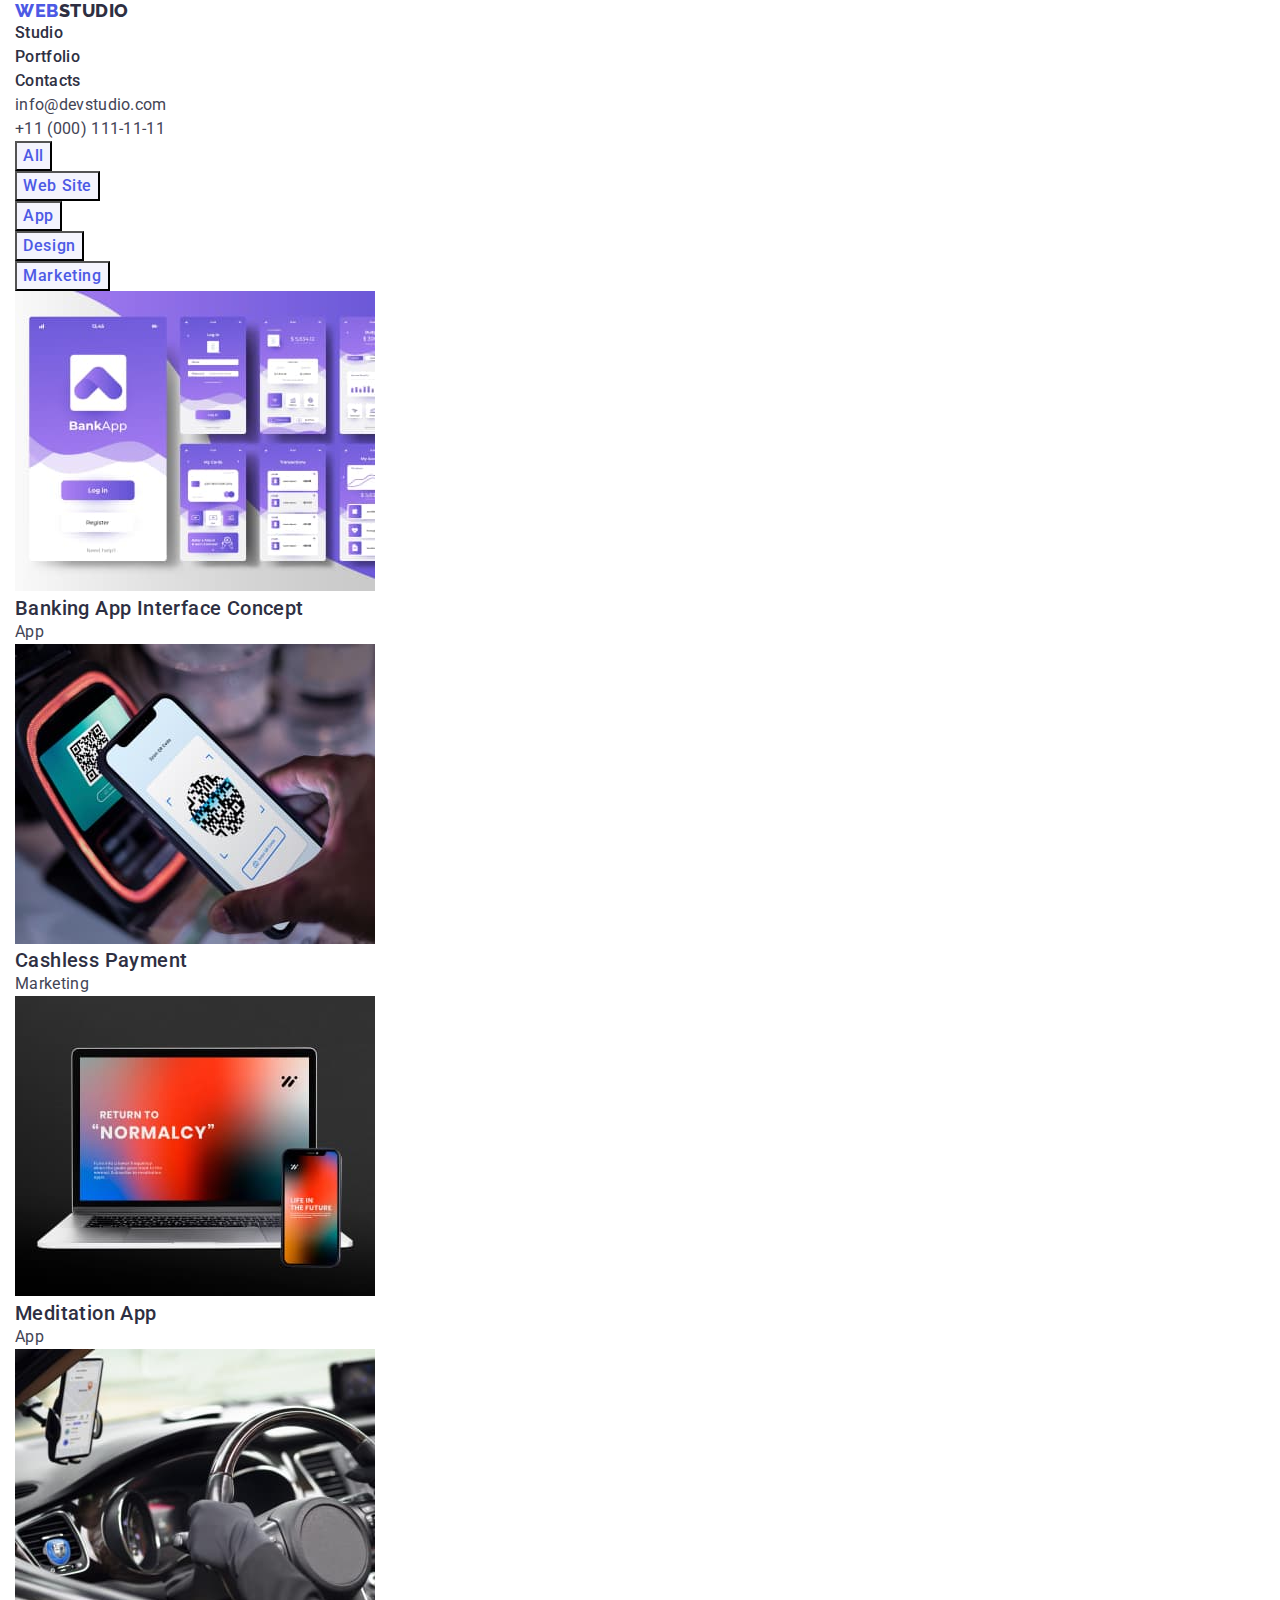
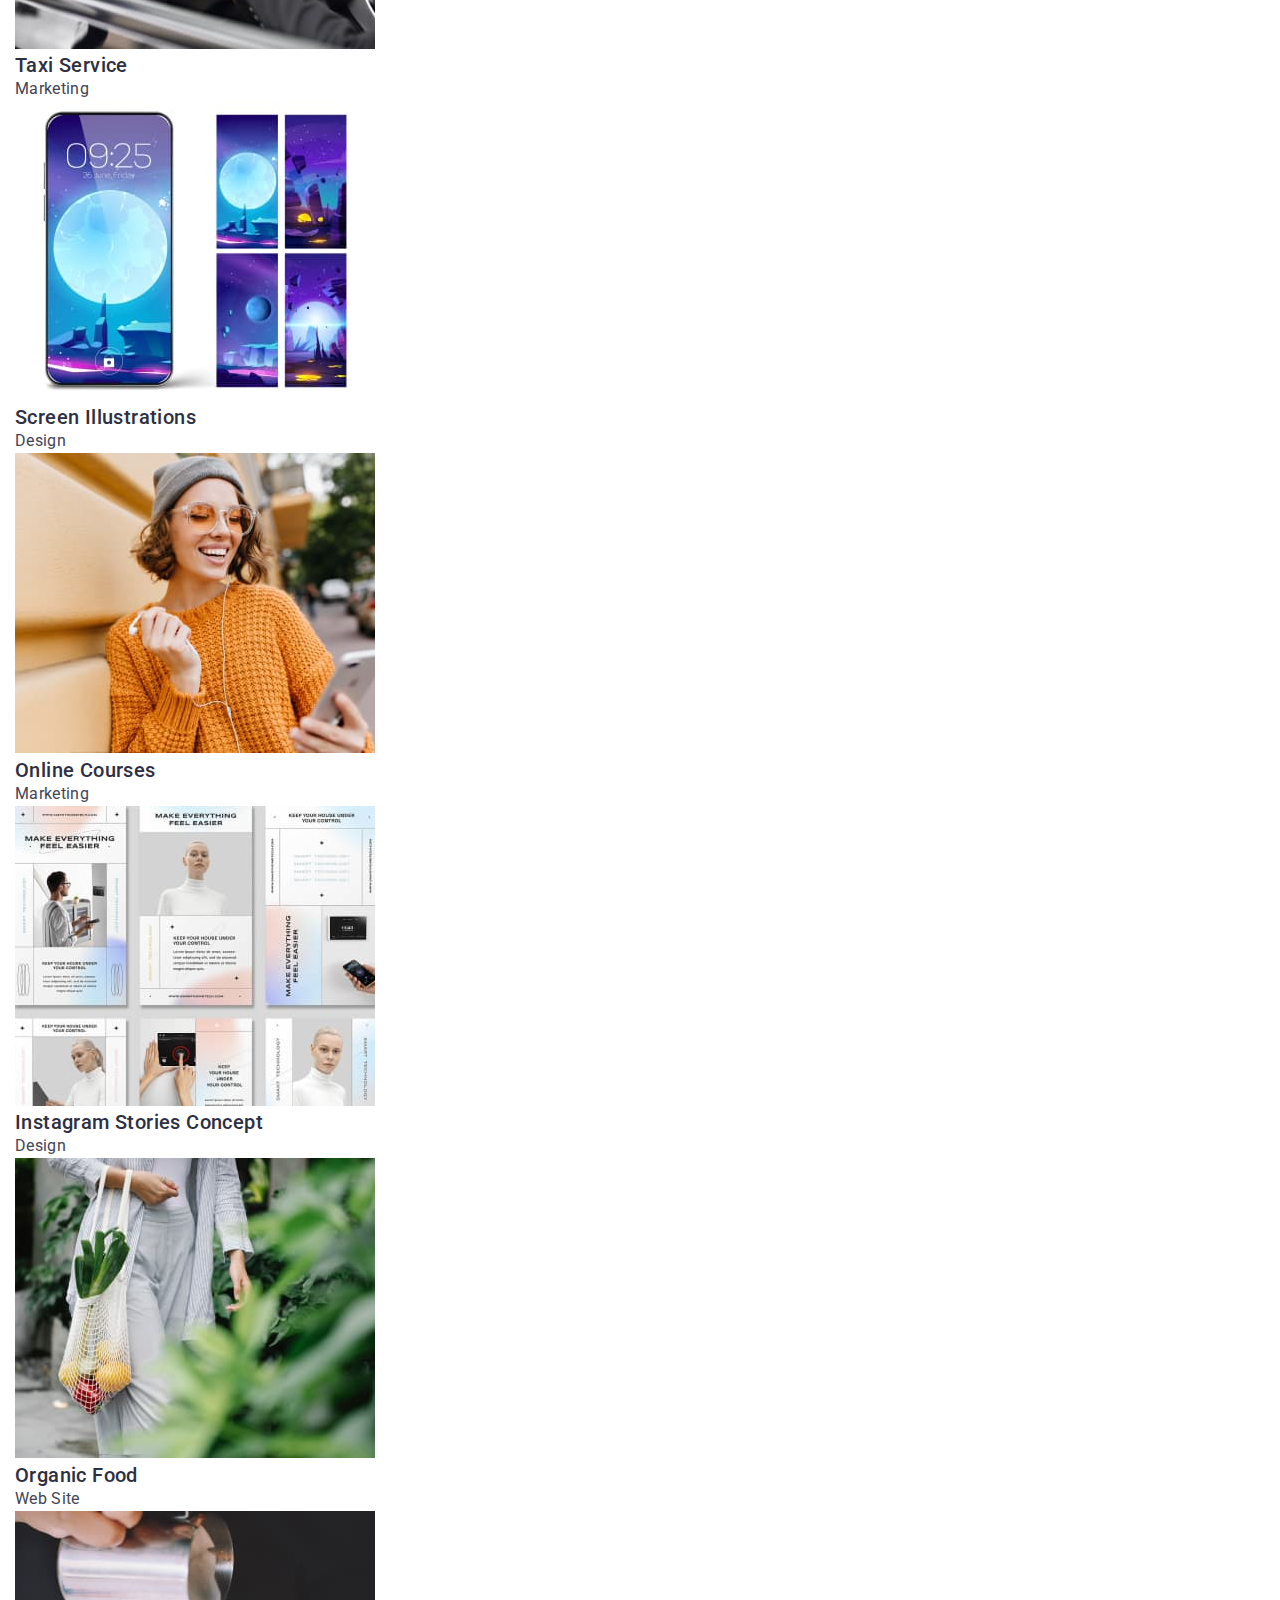
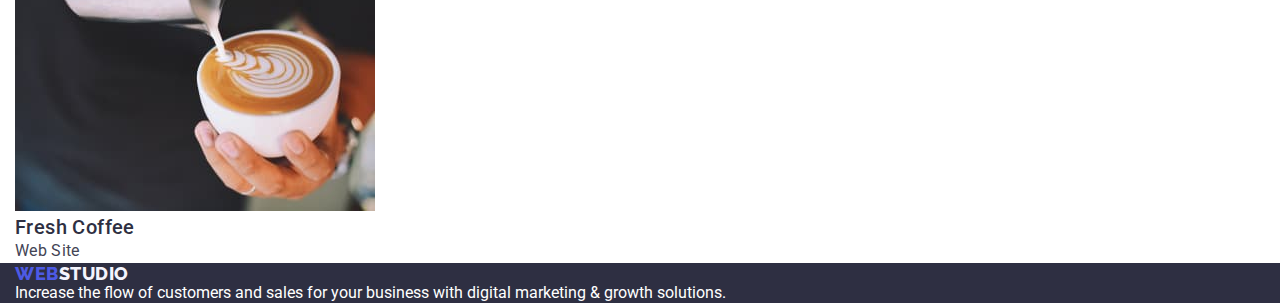
==== portfolio.html @ f8a186b6 "goit-markup-hw-03" ====
<!DOCTYPE html>
<html lang="en">
<head>
<meta charset="UTF-8" />
<meta name="description" content="Webstudio services meta tag content"/>
<title>Webstudio</title>
<link rel="preconnect" href="https://fonts.googleapis.com"> 
<link rel="preconnect" href="https://fonts.gstatic.com" crossorigin> 
<link href="https://fonts.googleapis.com/css2?family=Roboto+Flex:wght@600;800&family=Roboto:wght@400;500;700&display=swap" rel="stylesheet"
/>
<link rel="preconnect" href="https://fonts.googleapis.com"> 
<link rel="preconnect" href="https://fonts.gstatic.com" crossorigin> 
<link href="https://fonts.googleapis.com/css2?family=Roboto+Flex:wght@600;800&family=Roboto:wght@400;500;700&display=swap" rel="stylesheet"
/>
<link rel="preconnect" href="https://fonts.googleapis.com"> 
<link rel="preconnect" href="https://fonts.gstatic.com" crossorigin> 
<link href="https://fonts.googleapis.com/css2?family=Raleway:wght@400;500;600;800&family=Roboto+Flex:wght@600;800&family=Roboto:wght@400;500;700&display=swap" rel="stylesheet"
/>
<link rel="stylesheet" href="https://cdnjs.cloudflare.com/ajax/libs/modern-normalize/2.0.0/modern-normalize.min.css">
<link rel="stylesheet" href="./css/styles.css">
</head>
<body class="body-page-two">
<header class="header-portfolio">
    <div class="container">
   <nav class="header-portfolio-navigation"><a class="header-portfolio-logo link" href="./index.html">Web<span class="header-portfolio-second link">Studio</span></a>
    <ul class="header-porfolio-list list">
    <li class="header-portfolio-item link"><a class="header-portfolio-link link" href="./index.html">Studio</a></li>
    <li class="header-portfolio-item link"><a class="header-portfolio-link link" href="./portfolio.html">Portfolio</a></li>
    <li class="header-portfolio-item link"><a class="header-portfolio-link link" href="">Contacts</a></li>
    </ul>
</nav>
   <address class="address-portfolio">
    <ul class="address-portfolio-list list">
        <li class="address-portfolio-contacts"><a class="address-portfolio-contacts-item link" href="mailto:info@devstudio.com">info@devstudio.com</a><br/>
        </li>
        <li class="address-portfolio-contacts"><a class="address-portfolio-contacts-item link" href="tel:+110001111111">+11 (000) 111-11-11</a><br/>
        </li>
    </ul>
   </address>
   </div>
</header>
<main>
<section>
<div class="container">
    <h1 class="portfolio-menu" hidden>portfolio menu</h1>
    <ul class="portfolio-menu-list list">
        <li> <button type="button" class="portfolio-menu-btn-special">All</button></li>
        <li> <button type="button" class="portfolio-menu-btn-special">Web Site</button></li>
        <li> <button type="button" class="portfolio-menu-btn-special">App</button></li>
        <li> <button type="button" class="portfolio-menu-btn-special">Design</button></li>
        <li> <button type="button" class="portfolio-menu-btn-special">Marketing</button></li>
    </ul>
    <ul class="functional-portfolio-list list">
        <li><a class="interface link"><img src="./images/img-10-2.jpg" alt="Banking App Interface Concept" width="360" height="300"/><h2 class="functional-portfolio-item link">Banking App Interface Concept</h2><p class="functional-portfolio-info">App</p></a></li>
        <li><a class="interface link"><img src="./images/img-11-2.jpg" alt="Cashless Payment" width="360" height="300"/><h2 class="functional-portfolio-item link">Cashless Payment</h2><p class="functional-portfolio-info">Marketing</p></a></li>
        <li><a class="interface link"><img src="./images/img-12-2.jpg" alt="Meditation App" width="360" height="300"/><h2 class="functional-portfolio-item link">Meditation App</h2><p class="functional-portfolio-info">App</p></a></li>
        <li><a class="interface link"><img src="./images/img-13-2.jpg" alt="Taxi Service" width="360" height="300"/><h2 class="functional-portfolio-item link">Taxi Service</h2><p class="functional-portfolio-info">Marketing</p></a></li>
        <li><a class="interface link"><img src="./images/img-14-2.jpg" alt="Screen Illustrations" width="360" height="300"/><h2 class="functional-portfolio-item link">Screen Illustrations</h2><p class="functional-portfolio-info">Design</p></a></li>
        <li><a class="interface link"><img src="./images/img-15-2.jpg" alt="Online Courses" width="360" height="300"/><h2 class="functional-portfolio-item link">Online Courses</h2><p class="functional-portfolio-info">Marketing</p></a></li>
        <li><a class="interface link"><img src="./images/img-16-2.jpg" alt="Instagram Stories Concept" width="360" height="300"/><h2 class="functional-portfolio-item link">Instagram Stories Concept</h2><p class="functional-portfolio-info">Design</p></a></li>
        <li><a class="interface link"><img src="./images/img-17-2.jpg" alt="Organic Food" width="360" height="300"/><h2 class="functional-portfolio-item link">Organic Food</h2><p class="functional-portfolio-info">Web Site</p></a></li>
        <li><a class="interface link"><img src="./images/img-18-2.jpg" alt="Fresh Coffee" width="360" height="300"/><h2 class="functional-portfolio-item link">Fresh Coffee</h2><p class="functional-portfolio-info">Web Site</p></a></li>
    </ul>
</div>
</section
</main>
<footer class="footer-portfolio">
    <div class="container">
    <a class="footer-portfolio-logo link" href="./index.html">Web<span class="footer-portfolio-logo-second">Studio</span></a>
<p>Increase the flow of customers and sales for your business with digital marketing & growth solutions.</p>
</div>
</footer>
</body>
</html>
---- css/styles.css ----
:root {
    --style: normal;
    --logo-color: #4D5AE5;
    --navyblue: #2E2F42;
    --main-font: Roboto, sans-serif;
    --white: #FFFFFF;
    --additional-info: #434455;
    --hover-focus-color: #404bbf;
    --team-color:#F4F4FD; 
}

a {
    text-decoration: none;
}

p,
h1,
h2,
h3,
h4,
h5,
h6 {
    margin-top: 0;
    margin-bottom: 0;
}

ul {
    padding-left: 0;
    margin-top: 0;
    margin-bottom: 0;
}

.container {
    width: 100%;
    max-width: 1470px;
    padding-left: 15px;
    padding-right: 15px;
    margin: 0 auto;

}

.body-page-one {
    background-color: var(--white);
    color: var(--additional-info);
    font-family: var(--main-font);
    font-style: var(--style);
}

.list {
    list-style: none;
}
.header-webstudio link {
    width: 1440px;
height: 72px;
flex-shrink: 0;
background-color:var(--white);
justify-content: center;
align-items: center;
display: flex;
padding-top: 24px;
padding-bottom: 24px;
}

    .header-logo-link {
        color: var(--logo-color);
        font-family: Raleway,sans-serif; 
    font-size: 18px;
    font-weight: 800;
    line-height: 1.17;
    letter-spacing: 0.03em;
    text-transform: uppercase;
    text-decoration: none;
    }
    .header-logo-second {
    color: var(--navyblue);
    font-family: Raleway,sans-serif; 
    font-size: 18px;
    font-weight: 800;
    line-height: 1.17;
    letter-spacing: 0.03em;
    text-transform: uppercase;
    text-decoration: none;
    }

    .header-menu-link {
        color: var(--navyblue);
        text-decoration: none;
        font-size: 16px;
        font-weight: 500;
        line-height: 1.5;
        letter-spacing: 0.02em;
    }
    .header-menu-link:hover,
    .header-menu-link:focus {
    color: var(--hover-focus-color);
    }


    .link: {
        text-decoration:none;
    }

    .address-menu{
        font-style: var(--style);
    }
    .address-menu-contacts-item {
        font-style: var(--style);
        color: var(--additional-info);
        font-size: 16px;
        font-weight: 400;
        line-height: 1.5;
        letter-spacing: 0.02em;
    }

    .address-menu-contacts-item:hover,
    .address-menu-contacts-item:focus {
        font-style: var(--style);
        color: var(--hover-focus-color);

    }
    
    .hero-wrap {
    background-color: var(--navyblue);
    border-radius: mixed;
    padding-top: 472px;
        padding-bottom: 472px;
        padding-left: 188px;
        padding-right: 188px;
    }

    .hero-main-logo {
        color: var(--white);
        text-align: center;
        font-family: Roboto;
        font-size: 56px;
        line-height: 1.07;
        letter-spacing: 0.02em
    }
    
    .hero-main-btn {
    font-family: var(--main-font);
    background-color: var(--logo-color);
    color: var(--white);
    text-align: center;
    font-size: 16px;
    font-weight: 500;
    line-height: 1.5;
    letter-spacing: 0.04em;
    cursor: pointer;
    justify-content: center;
    align-items: center;
    }

    .hero-main-btn:hover,
    .hero-main-btn:focus {
    background-color: var(--hover-focus-color);
    }

    .benefit-title {
        color: var(--navyblue);
        font-size: 20px;
        font-weight: 500;
        line-height: 1.2;
        letter-spacing: 0.02em;
    }
    .benefit-item {
        color: var(--additional-info);
        font-size: 16px;
        line-height: 1.5;
        letter-spacing: 0.02em;
    }
    
    .concept-title {
    color: var(--navyblue);
    font-size: 36px;
    line-height: 1.11;
    letter-spacing: 0.02em; 
    text-transform: capitalize;
    text-align: center;
    }
    
    .team {
    background-color: var(--team-color);
    }

    .team-member{
        background-color: var(--white);
    }
    .team-title {
    color: var(--navyblue);
    font-size: 36px;
    line-height: 1.11;
    letter-spacing: 0.02em;
    text-align: center;
    text-transform: capitalize;
    }

    .team-item {
        background-color: var(--white);
        color: var(--navyblue);
        font-size: 20px;
        font-weight: 500;
        line-height: 1.2;
        letter-spacing: 0.02em;
    }
    
    .team-info{
    background-color: var(--white);
    color: var(--additional-info);
    font-size: 16px;
    line-height: 1.5;
    letter-spacing: 0.02em;
    }
    
    .footer-accent {
        background-color: var(--navyblue);
        color: var(--team-color);
    
    }
    
    .footer-logo-link{
        color: var(--logo-color);
        font-family: Raleway, sans-serif;
        font-size: 18px;
        font-style: var(--style);
        font-weight: 800;
        line-height: 1.17;
        letter-spacing: 0.03em;
        text-transform: uppercase;
    }
    .footer-logo-second {
    color: var(--team-color);
    font-family: Raleway, sans-serif; 
    font-size: 18px;
    font-weight: 800;
    line-height: 1.5;
    letter-spacing: 0.02em;
    text-transform: uppercase;
    }

    .footer-paragraph {
    color: var(--team-color);
    line-height: 1.5;
    letter-spacing: 0.02em;
    }

/* Portfolio page */ 

    .body-page-two {
        background-color: var(--white);
        color: var(--additional-info);
        font-family: var(--main-font);
        font-style: var(normal);
        }
        
        .list {
            list-style: none;
        }
        
        .header-portfolio {
            font-style: var(--style);
        }
    
        .header-portfolio-logo {
            color: var(--logo-color);
            font-family: Raleway, sans-serif;
            font-size: 18px;
            font-weight: 800;
            line-height: 1.17;
            letter-spacing: 0.03em;
            text-transform: uppercase;
        }
        .header-portfolio-second {
            color: var(--navyblue);
            font-family: Raleway,sans-serif; 
        font-size: 18px;
        font-weight: 800;
        line-height: 1.17;
        letter-spacing: 0.03em;
        text-transform: uppercase;
        font-style: normal;
        }
        .header-portfolio-link {
            color: var(--navyblue);
            font-size: 16px;
            font-weight: 500;
            line-height: 1.5;
            letter-spacing: 0.02em;
            font-style: normal;
        }
        .header-portfolio-link:hover,
        .header-portfolio-link:focus {
            color: var(--hover-focus-color);
        }
    
        .link:{
            text-decoration:none;
        }

        .address-portfolio {
            font-style: var(--style);
        } 

        .address-portfolio-contacts,
        .address-portfolio-contacts-item {
            font-style: var(--style);
            color: var(--additional-info);
            font-style: var(--style);
            font-size: 16px;
            line-height: 1.5;
            letter-spacing: 0.02em;
        }
    
        .address-portfolio-contacts-item:hover,
        .address-portfolio-contacts-item:focus {
            color: var(--hover-focus-color);
    
        }
    
    
        .portfolio-menu-btn-special{
            background-color: var(--team-color);
            color: var(--logo-color);
            font-family: Roboto, sans-serif;
            font-size: 16px;
            font-weight: 500;
            line-height: 1.5;
            letter-spacing: 0.04em;
            cursor: pointer;
        }
    
        .portfolio-menu-btn-special:hover,
        .portfolio-menu-btn-special:focus {
        color: var(--white);
        background-color: var(--hover-focus-color);
        }
    
    
        .functional-portfolio-item {
            color: var(--navyblue);
            font-size: 20px;
            font-weight: 500;
            line-height: 1.2;
            letter-spacing: 0.02em;
        }
        .functional-portfolio-info {
        color: var(--additional-info);
        font-size: 16px;
        line-height: 1.5;
        letter-spacing: 0.02em;
        }
        .footer-portfolio {
            background-color: var(--navyblue);
            color: var(--white);
        }
        
        .footer-portfolio-logo {
            color: var(--logo-color);
            font-family: Raleway, sans-serif;
            font-size: 18px;
            font-weight: 800;
            line-height: 1.17;
            letter-spacing: 0.03em;
            text-transform: uppercase;
        }
        .footer-portfolio-logo-second {
        color: var(--team-color);
        font-family: Raleway,sans-serif; 
        font-size: 18px;
        font-weight: 800;
        line-height: 1.17;
        letter-spacing: 0.03em;
        text-transform: uppercase;
        }
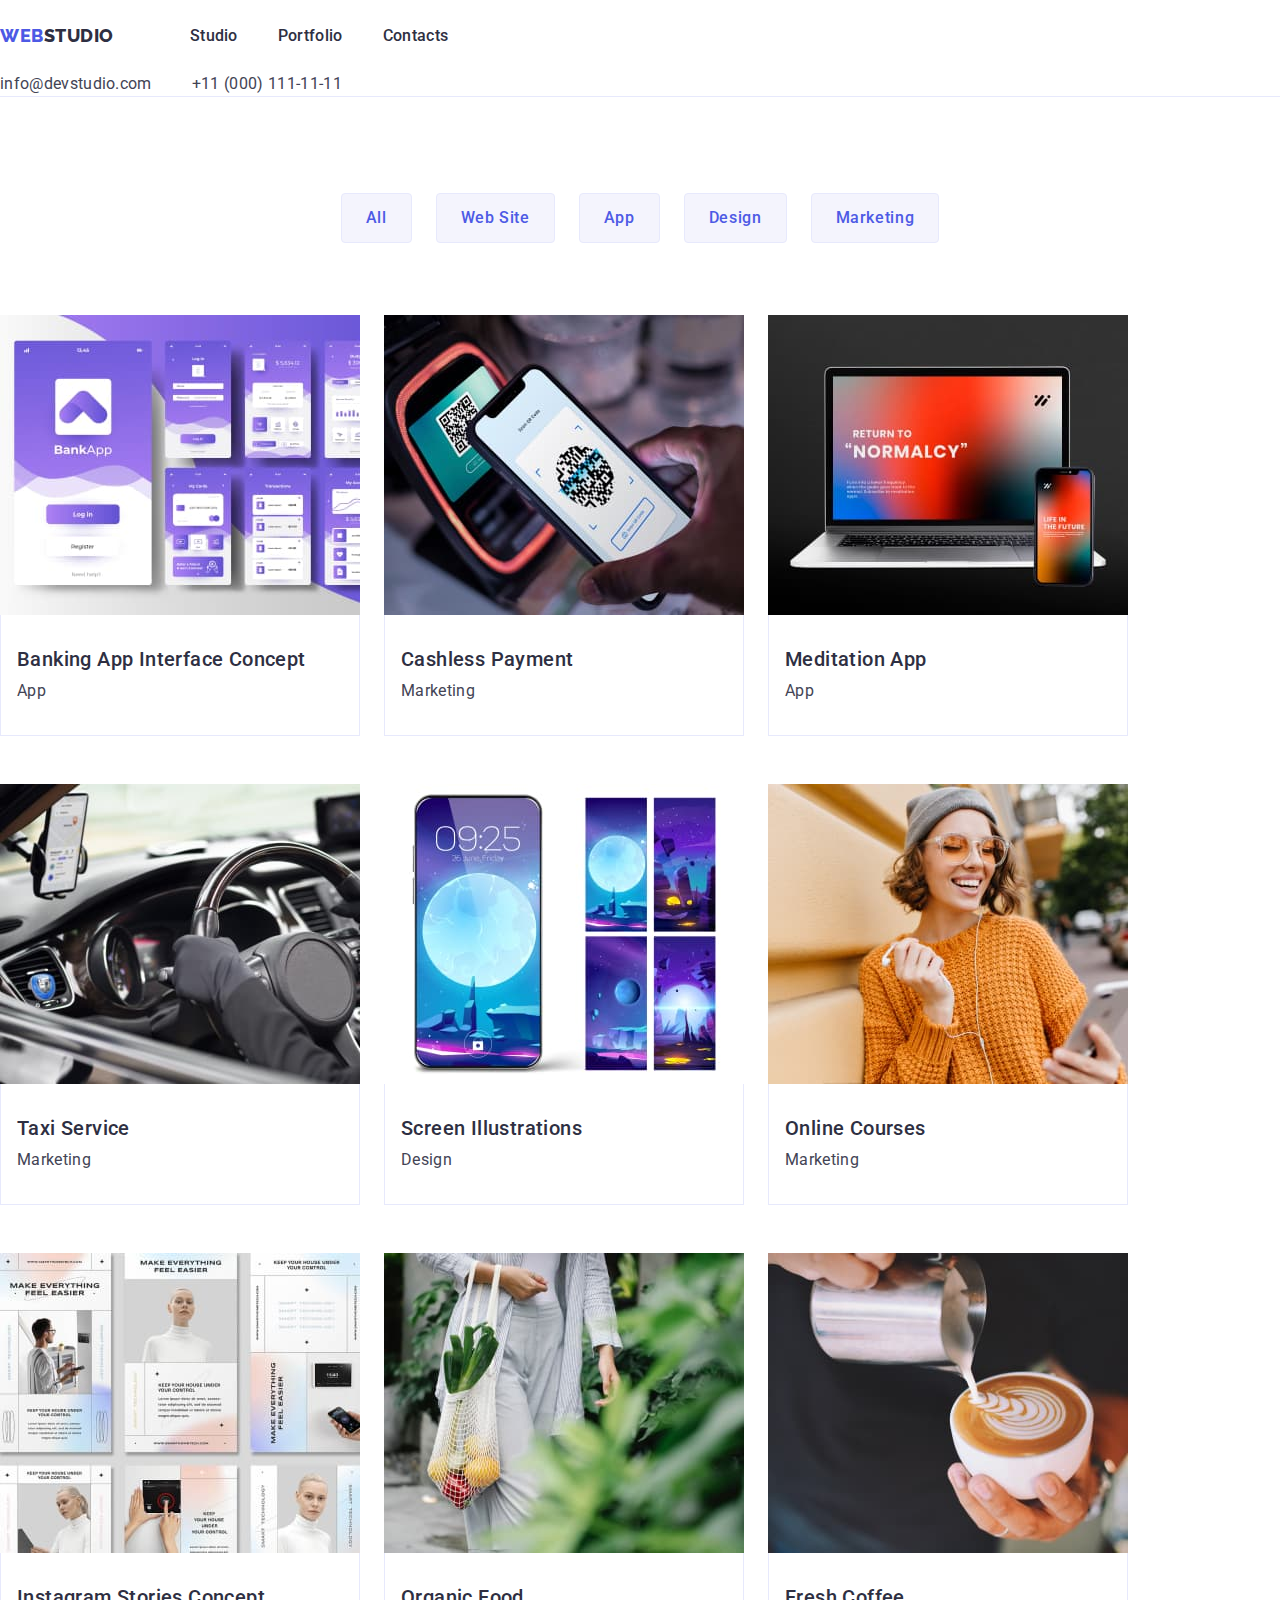
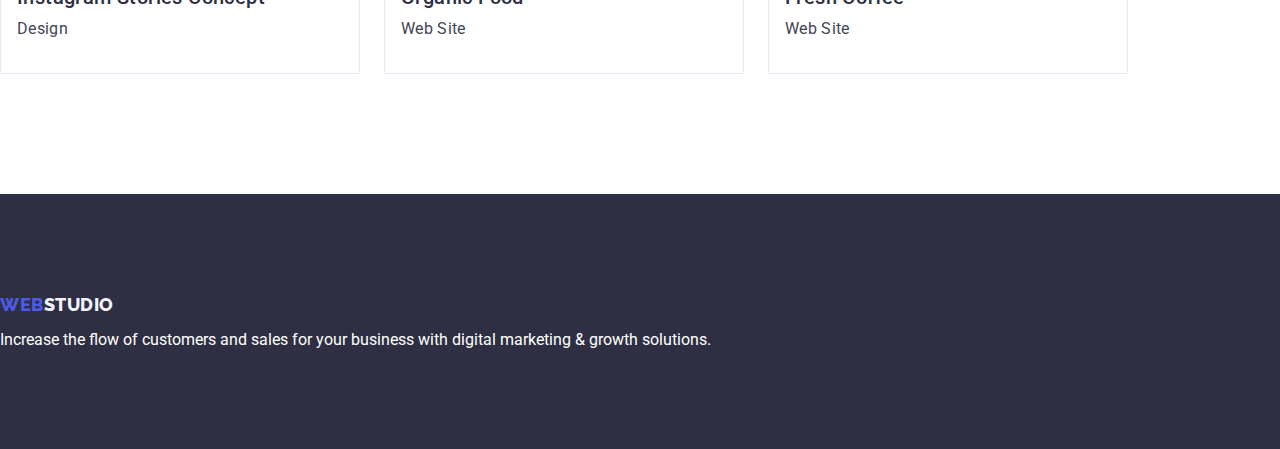
==== commit 7c6fddb9: "goit-markup-hw-03" ====
--- a/portfolio.html
+++ b/portfolio.html
@@ -21,9 +21,9 @@
 </head>
 <body class="body-page-two">
 <header class="header-portfolio">
-    <div class="container">
+    <div class="header-container-porfolio">
    <nav class="header-portfolio-navigation"><a class="header-portfolio-logo link" href="./index.html">Web<span class="header-portfolio-second link">Studio</span></a>
-    <ul class="header-porfolio-list list">
+    <ul class="header-portfolio-list list">
     <li class="header-portfolio-item link"><a class="header-portfolio-link link" href="./index.html">Studio</a></li>
     <li class="header-portfolio-item link"><a class="header-portfolio-link link" href="./portfolio.html">Portfolio</a></li>
     <li class="header-portfolio-item link"><a class="header-portfolio-link link" href="">Contacts</a></li>
@@ -40,9 +40,9 @@
    </div>
 </header>
 <main>
-<section>
-<div class="container">
-    <h1 class="portfolio-menu" hidden>portfolio menu</h1>
+<section class="portfolio-section">
+<div class="portfolio-container-menu">
+    <h1 class="visually-hidden-portfolio">portfolio menu</h1>
     <ul class="portfolio-menu-list list">
         <li> <button type="button" class="portfolio-menu-btn-special">All</button></li>
         <li> <button type="button" class="portfolio-menu-btn-special">Web Site</button></li>
@@ -51,21 +51,21 @@
         <li> <button type="button" class="portfolio-menu-btn-special">Marketing</button></li>
     </ul>
     <ul class="functional-portfolio-list list">
-        <li><a class="interface link"><img src="./images/img-10-2.jpg" alt="Banking App Interface Concept" width="360" height="300"/><h2 class="functional-portfolio-item link">Banking App Interface Concept</h2><p class="functional-portfolio-info">App</p></a></li>
-        <li><a class="interface link"><img src="./images/img-11-2.jpg" alt="Cashless Payment" width="360" height="300"/><h2 class="functional-portfolio-item link">Cashless Payment</h2><p class="functional-portfolio-info">Marketing</p></a></li>
-        <li><a class="interface link"><img src="./images/img-12-2.jpg" alt="Meditation App" width="360" height="300"/><h2 class="functional-portfolio-item link">Meditation App</h2><p class="functional-portfolio-info">App</p></a></li>
-        <li><a class="interface link"><img src="./images/img-13-2.jpg" alt="Taxi Service" width="360" height="300"/><h2 class="functional-portfolio-item link">Taxi Service</h2><p class="functional-portfolio-info">Marketing</p></a></li>
-        <li><a class="interface link"><img src="./images/img-14-2.jpg" alt="Screen Illustrations" width="360" height="300"/><h2 class="functional-portfolio-item link">Screen Illustrations</h2><p class="functional-portfolio-info">Design</p></a></li>
-        <li><a class="interface link"><img src="./images/img-15-2.jpg" alt="Online Courses" width="360" height="300"/><h2 class="functional-portfolio-item link">Online Courses</h2><p class="functional-portfolio-info">Marketing</p></a></li>
-        <li><a class="interface link"><img src="./images/img-16-2.jpg" alt="Instagram Stories Concept" width="360" height="300"/><h2 class="functional-portfolio-item link">Instagram Stories Concept</h2><p class="functional-portfolio-info">Design</p></a></li>
-        <li><a class="interface link"><img src="./images/img-17-2.jpg" alt="Organic Food" width="360" height="300"/><h2 class="functional-portfolio-item link">Organic Food</h2><p class="functional-portfolio-info">Web Site</p></a></li>
-        <li><a class="interface link"><img src="./images/img-18-2.jpg" alt="Fresh Coffee" width="360" height="300"/><h2 class="functional-portfolio-item link">Fresh Coffee</h2><p class="functional-portfolio-info">Web Site</p></a></li>
+        <li><a class="interface link"><img src="./images/img-10-2.jpg" alt="Banking App Interface Concept" width="360" height="300"/><div class="container-portfolio-interface"><h2 class="functional-portfolio-item link">Banking App Interface Concept</h2><p class="functional-portfolio-info">App</p></div></a></li>
+        <li><a class="interface link"><img src="./images/img-11-2.jpg" alt="Cashless Payment" width="360" height="300"/><div class="container-portfolio-interface"><h2 class="functional-portfolio-item link">Cashless Payment</h2><p class="functional-portfolio-info">Marketing</p></div></a></li>
+        <li><a class="interface link"><img src="./images/img-12-2.jpg" alt="Meditation App" width="360" height="300"/><div class="container-portfolio-interface"><h2 class="functional-portfolio-item link">Meditation App</h2><p class="functional-portfolio-info">App</p></div></a></li>
+        <li><a class="interface link"><img src="./images/img-13-2.jpg" alt="Taxi Service" width="360" height="300"/><div class="container-portfolio-interface"><h2 class="functional-portfolio-item link">Taxi Service</h2><p class="functional-portfolio-info">Marketing</p></div></a></li>
+        <li><a class="interface link"><img src="./images/img-14-2.jpg" alt="Screen Illustrations" width="360" height="300"/><div class="container-portfolio-interface"><h2 class="functional-portfolio-item link">Screen Illustrations</h2><p class="functional-portfolio-info">Design</p></div></a></li>
+        <li><a class="interface link"><img src="./images/img-15-2.jpg" alt="Online Courses" width="360" height="300"/><div class="container-portfolio-interface"><h2 class="functional-portfolio-item link">Online Courses</h2><p class="functional-portfolio-info">Marketing</p></div></a></li>
+        <li><a class="interface link"><img src="./images/img-16-2.jpg" alt="Instagram Stories Concept" width="360" height="300"/><div class="container-portfolio-interface"><h2 class="functional-portfolio-item link">Instagram Stories Concept</h2><p class="functional-portfolio-info">Design</p></div></a></li>
+        <li><a class="interface link"><img src="./images/img-17-2.jpg" alt="Organic Food" width="360" height="300"/><div class="container-portfolio-interface"><h2 class="functional-portfolio-item link">Organic Food</h2><p class="functional-portfolio-info">Web Site</p></div></a></li>
+        <li><a class="interface link"><img src="./images/img-18-2.jpg" alt="Fresh Coffee" width="360" height="300"/><div class="container-portfolio-interface"><h2 class="functional-portfolio-item link">Fresh Coffee</h2><p class="functional-portfolio-info">Web Site</p></div></a></li>
     </ul>
 </div>
-</section
+</section>
 </main>
 <footer class="footer-portfolio">
-    <div class="container">
+    <div class="footer-container-portfolio">
     <a class="footer-portfolio-logo link" href="./index.html">Web<span class="footer-portfolio-logo-second">Studio</span></a>
 <p>Increase the flow of customers and sales for your business with digital marketing & growth solutions.</p>
 </div>
--- a/css/styles.css
+++ b/css/styles.css
@@ -40,6 +40,10 @@
 
 }
 
+img {
+    display: block;
+}
+
 .body-page-one {
     background-color: var(--white);
     color: var(--additional-info);
@@ -50,7 +54,7 @@
 .list {
     list-style: none;
 }
-.header-webstudio link {
+.header-webstudio {
     width: 1440px;
 height: 72px;
 flex-shrink: 0;
@@ -60,7 +64,16 @@
 display: flex;
 padding-top: 24px;
 padding-bottom: 24px;
-}
+border-bottom: solid #e7e9fc;
+}
+.container {
+    display: flex;
+    width: 1158px;
+    }
+    .header-navigation {
+        display: flex;
+        align-items: center;
+    }
 
     .header-logo-link {
         color: var(--logo-color);
@@ -71,7 +84,9 @@
     letter-spacing: 0.03em;
     text-transform: uppercase;
     text-decoration: none;
-    }
+    margin-right: 76px;
+    }
+
     .header-logo-second {
     color: var(--navyblue);
     font-family: Raleway,sans-serif; 
@@ -82,7 +97,13 @@
     text-transform: uppercase;
     text-decoration: none;
     }
-
+    .header-menu-list {
+        display: flex;
+        gap: 40px;
+    }
+    .header-menu-list-item {
+        padding: 24px 0;
+    }
     .header-menu-link {
         color: var(--navyblue);
         text-decoration: none;
@@ -95,14 +116,15 @@
     .header-menu-link:focus {
     color: var(--hover-focus-color);
     }
-
-
-    .link: {
+    .link {
         text-decoration:none;
     }
-
     .address-menu{
         font-style: var(--style);
+    }
+    .address-menu-list {
+        display: flex;
+        gap: 40px;
     }
     .address-menu-contacts-item {
         font-style: var(--style);
@@ -117,9 +139,10 @@
     .address-menu-contacts-item:focus {
         font-style: var(--style);
         color: var(--hover-focus-color);
-
-    }
-    
+    }
+    .hero-main {
+        padding: 188px 0;
+    }
     .hero-wrap {
     background-color: var(--navyblue);
     border-radius: mixed;
@@ -135,7 +158,8 @@
         font-family: Roboto;
         font-size: 56px;
         line-height: 1.07;
-        letter-spacing: 0.02em
+        letter-spacing: 0.02em;
+        max-width: 496px;
     }
     
     .hero-main-btn {
@@ -150,6 +174,11 @@
     cursor: pointer;
     justify-content: center;
     align-items: center;
+    display: block;
+    min-width: 169px;
+    height: 56px;
+    border: none;
+    border-radius: 4px;
     }
 
     .hero-main-btn:hover,
@@ -157,21 +186,47 @@
     background-color: var(--hover-focus-color);
     }
 
+    .benefit-title-main {
+        padding: 120px 0; 
+    }
+    .visually-hidden {
+        position: absolute;
+    width: 1px;
+    height: 1px;
+    margin: -1px;
+    padding: 0;
+    border: 0;
+    clip: rect(0, 0, 0, 0);
+    overflow: hidden;
+    white-space: nowrap;
+    }
+    .benefit-list {
+        display: flex;
+        gap: 24px;
+    }
     .benefit-title {
         color: var(--navyblue);
         font-size: 20px;
         font-weight: 500;
         line-height: 1.2;
         letter-spacing: 0.02em;
-    }
+        width: calc((100% - 72px) / 4);
+    }
+    
     .benefit-item {
         color: var(--additional-info);
         font-size: 16px;
         line-height: 1.5;
         letter-spacing: 0.02em;
-    }
-    
-    .concept-title {
+        margin-bottom: 8px;
+    }
+
+    .concept-title-main {
+        padding-bottom: 120px;
+    }
+
+    .concept-title-name {
+    margin-bottom: 72px;
     color: var(--navyblue);
     font-size: 36px;
     line-height: 1.11;
@@ -179,12 +234,20 @@
     text-transform: capitalize;
     text-align: center;
     }
-    
+
+    .concept-list {
+        display: flex;
+        gap: 24px;
+    }
+    .concept-list-item {
+        width: calc((100% - 3 * 16px) / 3);
+    }
     .team {
     background-color: var(--team-color);
-    }
-
-    .team-member{
+    padding: 120px 0;
+    }
+
+    .team-member {
         background-color: var(--white);
     }
     .team-title {
@@ -194,8 +257,20 @@
     letter-spacing: 0.02em;
     text-align: center;
     text-transform: capitalize;
-    }
-
+    margin-bottom: 72px;
+    }
+
+    .team-list {
+        display: flex;
+        gap: 24px; 
+    }
+    .team-member {
+        width: calc((100% - 3 * 24px)/ 4);
+        border-radius: 0px 0px 4px 4px;
+    }
+    .container-team-wrap {
+        padding: 32px 0; 
+    }
     .team-item {
         background-color: var(--white);
         color: var(--navyblue);
@@ -203,19 +278,23 @@
         font-weight: 500;
         line-height: 1.2;
         letter-spacing: 0.02em;
-    }
-    
-    .team-info{
+        text-align: center;
+        margin-bottom: 8px;
+    }
+    
+    .team-info {
     background-color: var(--white);
     color: var(--additional-info);
     font-size: 16px;
     line-height: 1.5;
     letter-spacing: 0.02em;
+    text-align: center;
     }
     
     .footer-accent {
         background-color: var(--navyblue);
         color: var(--team-color);
+        padding: 100px 0;
     
     }
     
@@ -228,6 +307,8 @@
         line-height: 1.17;
         letter-spacing: 0.03em;
         text-transform: uppercase;
+        display: inline-block;
+        margin-bottom: 16px;
     }
     .footer-logo-second {
     color: var(--team-color);
@@ -257,9 +338,17 @@
         .list {
             list-style: none;
         }
-        
+        img {
+            display: block;
+        }
         .header-portfolio {
             font-style: var(--style);
+            border-bottom: 1px solid #e7e9fc;
+        }
+
+        .header-container-portfolio {
+            display: flex; 
+            width: 1158px; 
         }
     
         .header-portfolio-logo {
@@ -270,6 +359,11 @@
             line-height: 1.17;
             letter-spacing: 0.03em;
             text-transform: uppercase;
+            margin-right: 76px;
+        }
+        .header-portfolio-navigation {
+            display: flex;
+            align-items: center;
         }
         .header-portfolio-second {
             color: var(--navyblue);
@@ -281,6 +375,13 @@
         text-transform: uppercase;
         font-style: normal;
         }
+        .header-portfolio-list {
+            display: flex;
+            gap: 40px; 
+        }
+        .header-portfolio-item {
+            padding: 24px 0; 
+        }
         .header-portfolio-link {
             color: var(--navyblue);
             font-size: 16px;
@@ -294,13 +395,18 @@
             color: var(--hover-focus-color);
         }
     
-        .link:{
+        .link {
             text-decoration:none;
         }
 
         .address-portfolio {
             font-style: var(--style);
         } 
+
+        .address-portfolio-list {
+            display: flex; 
+            gap: 40px;
+        }
 
         .address-portfolio-contacts,
         .address-portfolio-contacts-item {
@@ -317,8 +423,27 @@
             color: var(--hover-focus-color);
     
         }
-    
-    
+    .portfolio-section {
+        padding-top: 96px; 
+        padding-bottom: 120px;
+    }
+    .visually-hidden-portfolio {
+    position: absolute;
+    width: 1px;
+    height: 1px;
+    margin: -1px;
+    padding: 0;
+    border: 0;
+    clip: rect(0, 0, 0, 0);
+    overflow: hidden;
+    white-space: nowrap;
+    }
+    .portfolio-menu-list {
+        display: flex;
+        justify-content: center;
+        gap: 24px;
+        margin-bottom: 72px;
+    }
         .portfolio-menu-btn-special{
             background-color: var(--team-color);
             color: var(--logo-color);
@@ -328,21 +453,38 @@
             line-height: 1.5;
             letter-spacing: 0.04em;
             cursor: pointer;
+            padding: 12px 24px;
+            border: 1px solid #e7e9fc;
+            border-radius: 4px; 
         }
     
         .portfolio-menu-btn-special:hover,
         .portfolio-menu-btn-special:focus {
         color: var(--white);
         background-color: var(--hover-focus-color);
-        }
-    
-    
+        border: 1px solid transparent;
+        }
+        .functional-portfolio-list {
+            display: flex;
+            flex-wrap: wrap;
+            column-gap: 24px; 
+            row-gap: 48px; 
+        }
+        .interface {
+            width: calc((100% - 48px) / 3); 
+        }
+        .container-portfolio-interface {
+            padding: 32px 16px;
+            border: 1px solid #e7e9fc;
+            border-top: none;
+        }
         .functional-portfolio-item {
             color: var(--navyblue);
             font-size: 20px;
             font-weight: 500;
             line-height: 1.2;
             letter-spacing: 0.02em;
+            margin-bottom: 8px; 
         }
         .functional-portfolio-info {
         color: var(--additional-info);
@@ -353,6 +495,7 @@
         .footer-portfolio {
             background-color: var(--navyblue);
             color: var(--white);
+            padding: 100px 0;
         }
         
         .footer-portfolio-logo {
@@ -363,6 +506,8 @@
             line-height: 1.17;
             letter-spacing: 0.03em;
             text-transform: uppercase;
+            display: inline-block;
+            margin-bottom: 16px;
         }
         .footer-portfolio-logo-second {
         color: var(--team-color);
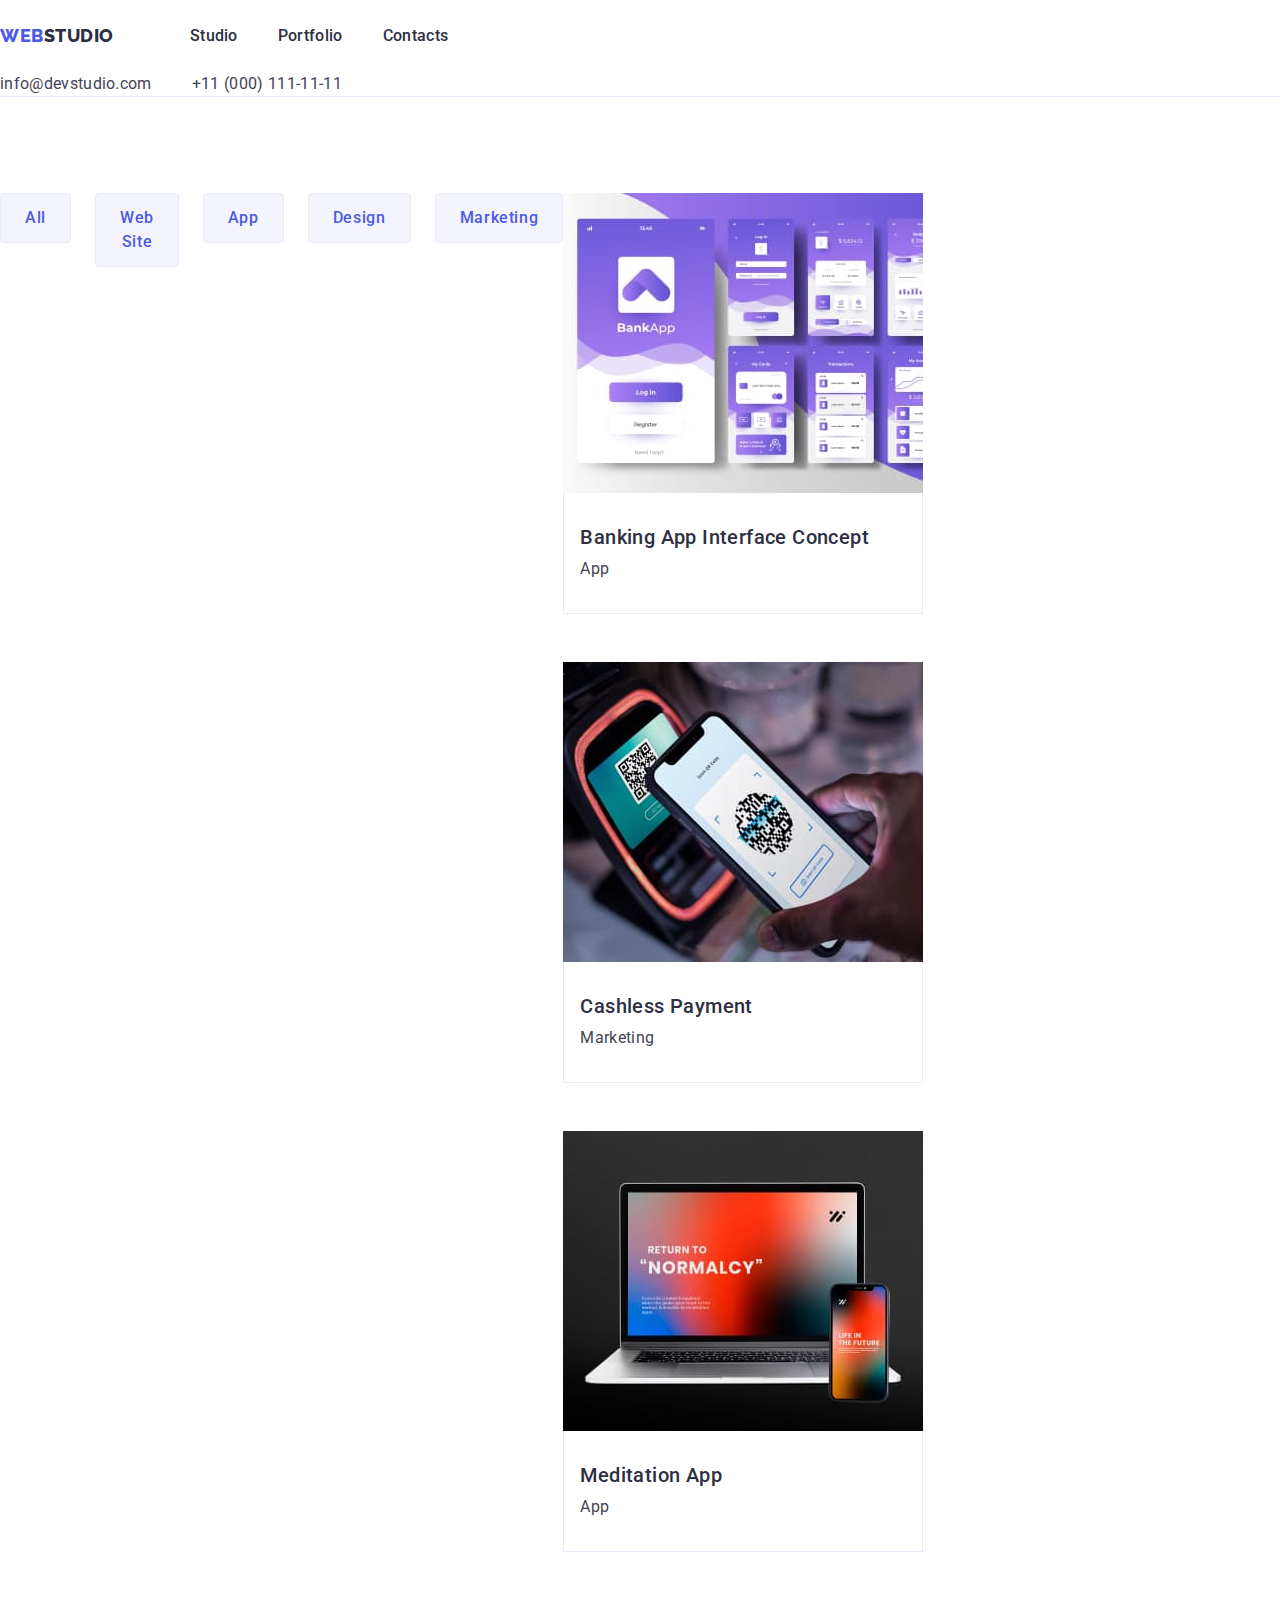
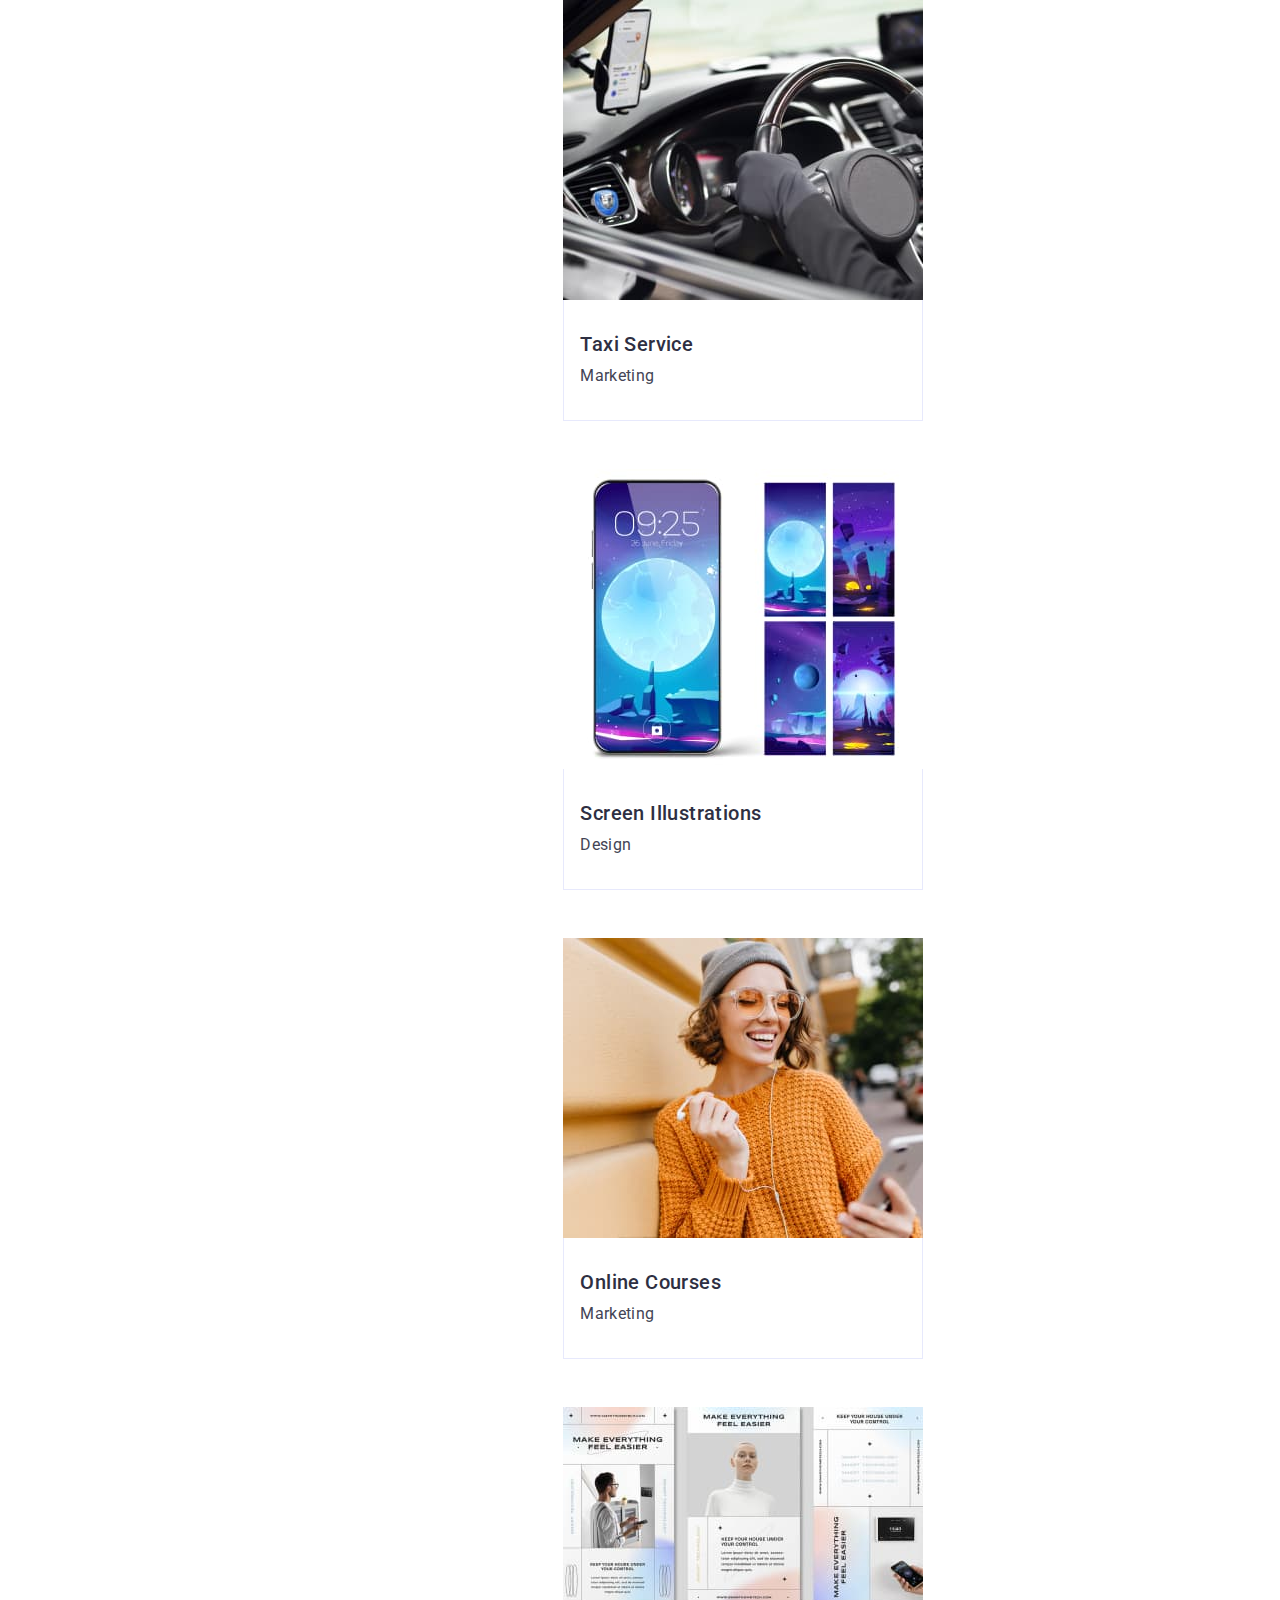
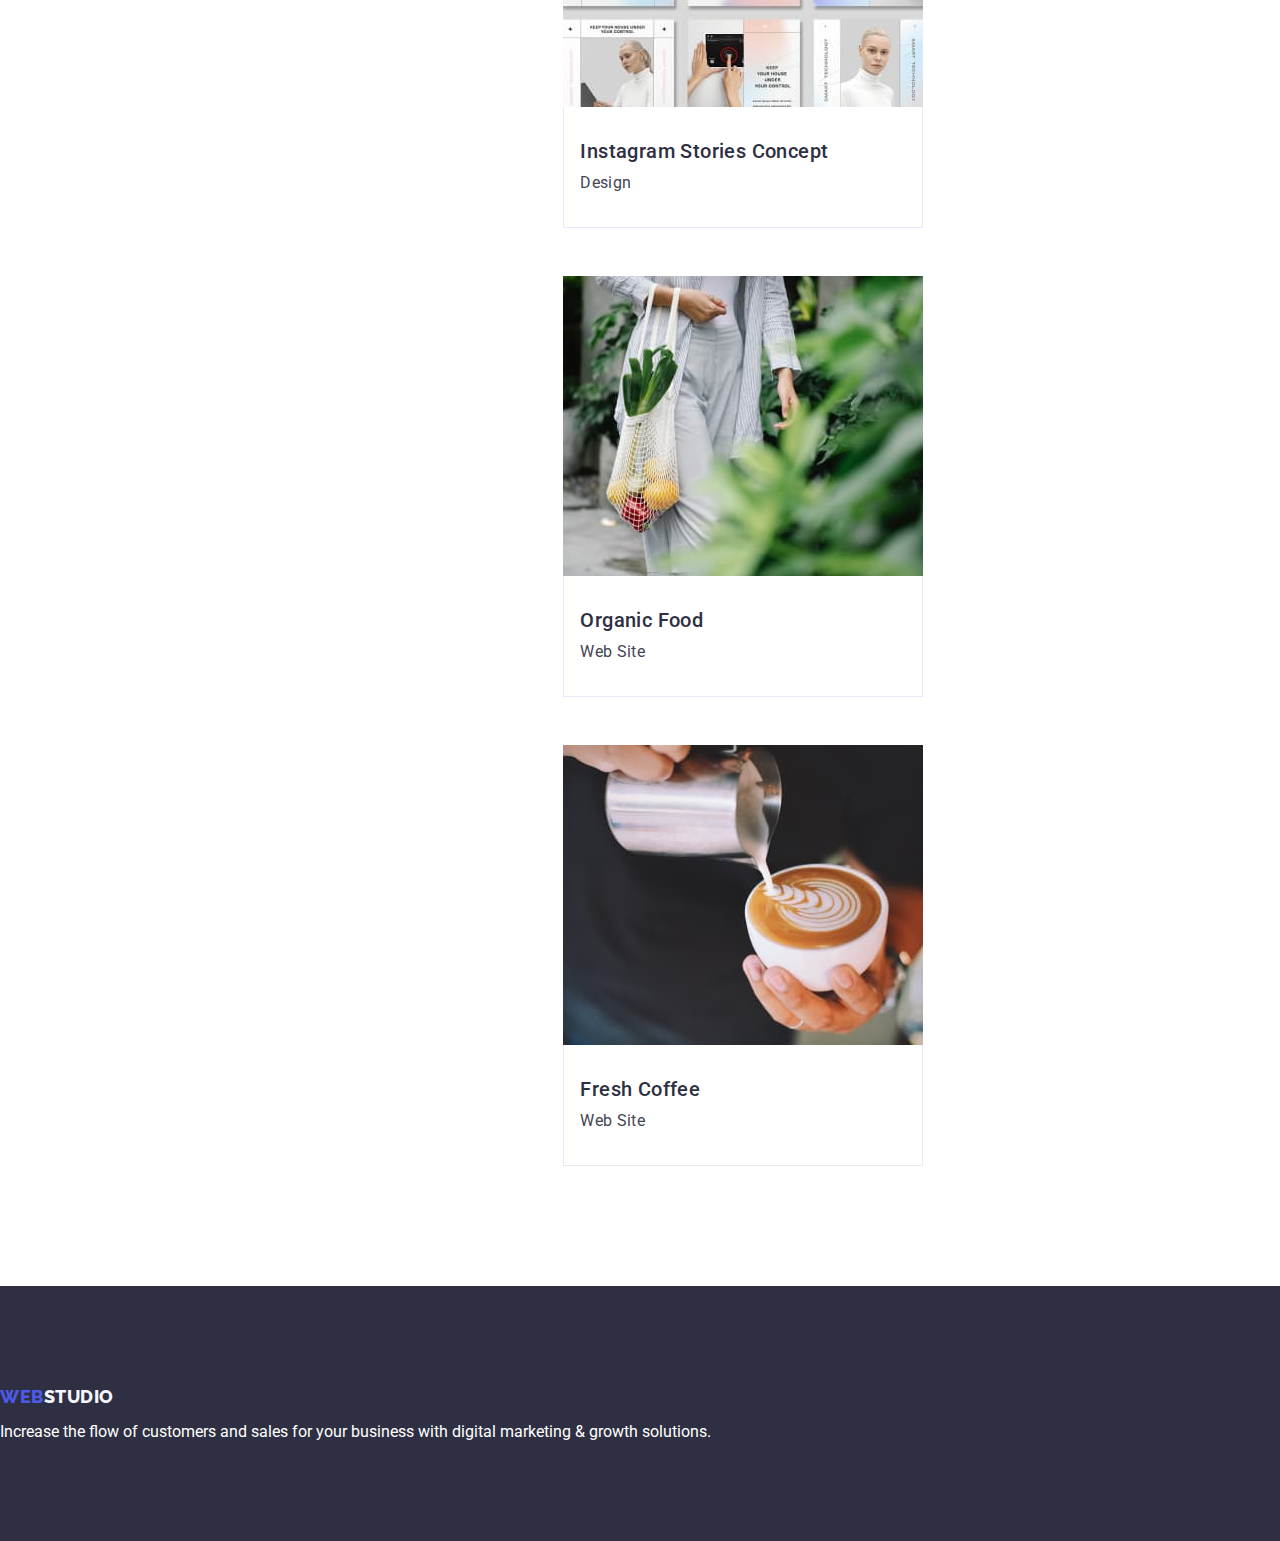
==== commit f18923ec: "goit-markup-hw-03" ====
--- a/portfolio.html
+++ b/portfolio.html
@@ -41,7 +41,7 @@
 </header>
 <main>
 <section class="portfolio-section">
-<div class="portfolio-container-menu">
+<div class="portfolio-container-menu container">
     <h1 class="visually-hidden-portfolio">portfolio menu</h1>
     <ul class="portfolio-menu-list list">
         <li> <button type="button" class="portfolio-menu-btn-special">All</button></li>
--- a/css/styles.css
+++ b/css/styles.css
@@ -31,7 +31,7 @@
     margin-bottom: 0;
 }
 
-.container {
+.header-container .container {
     width: 100%;
     max-width: 1470px;
     padding-left: 15px;
@@ -54,22 +54,23 @@
 .list {
     list-style: none;
 }
+
 .header-webstudio {
     width: 1440px;
-height: 72px;
-flex-shrink: 0;
-background-color:var(--white);
-justify-content: center;
-align-items: center;
-display: flex;
-padding-top: 24px;
-padding-bottom: 24px;
-border-bottom: solid #e7e9fc;
-}
+    height: 72px;
+    background-color: var(--white);
+    display: flex;
+    justify-content: center;
+    align-items: center;
+    padding: 24px 0;
+    border-bottom: 1px solid #e7e9fc;
+}
+
 .container {
     display: flex;
     width: 1158px;
     }
+
     .header-navigation {
         display: flex;
         align-items: center;
@@ -102,7 +103,7 @@
         gap: 40px;
     }
     .header-menu-list-item {
-        padding: 24px 0;
+       padding: 24px 0 24px; 
     }
     .header-menu-link {
         color: var(--navyblue);
@@ -143,7 +144,7 @@
     .hero-main {
         padding: 188px 0;
     }
-    .hero-wrap {
+    .hero-main .container {
     background-color: var(--navyblue);
     border-radius: mixed;
     padding-top: 472px;
@@ -191,34 +192,37 @@
     }
     .visually-hidden {
         position: absolute;
-    width: 1px;
-    height: 1px;
-    margin: -1px;
-    padding: 0;
-    border: 0;
-    clip: rect(0, 0, 0, 0);
-    overflow: hidden;
-    white-space: nowrap;
+        width: 1px;
+        height: 1px;
+        margin: -1px;
+        border: 0;
+        padding: 0;
+        white-space: nowrap;
+        clip-path: inset(100%);
+        clip: rect(0 0 0 0);
+        overflow: hidden;
     }
     .benefit-list {
         display: flex;
         gap: 24px;
     }
     .benefit-title {
+        width: calc((100% - 3 * 24px) / 4); 
+    }
+    .benefit-title-subsection {
         color: var(--navyblue);
         font-size: 20px;
         font-weight: 500;
         line-height: 1.2;
         letter-spacing: 0.02em;
-        width: calc((100% - 72px) / 4);
-    }
-    
+        margin-bottom: 8px;
+    }
     .benefit-item {
         color: var(--additional-info);
         font-size: 16px;
         line-height: 1.5;
         letter-spacing: 0.02em;
-        margin-bottom: 8px;
+    
     }
 
     .concept-title-main {
@@ -249,6 +253,8 @@
 
     .team-member {
         background-color: var(--white);
+        width: calc((100% - 3 * 24px) / 4);
+    border-radius: 0px 0px 4px 4px;
     }
     .team-title {
     color: var(--navyblue);
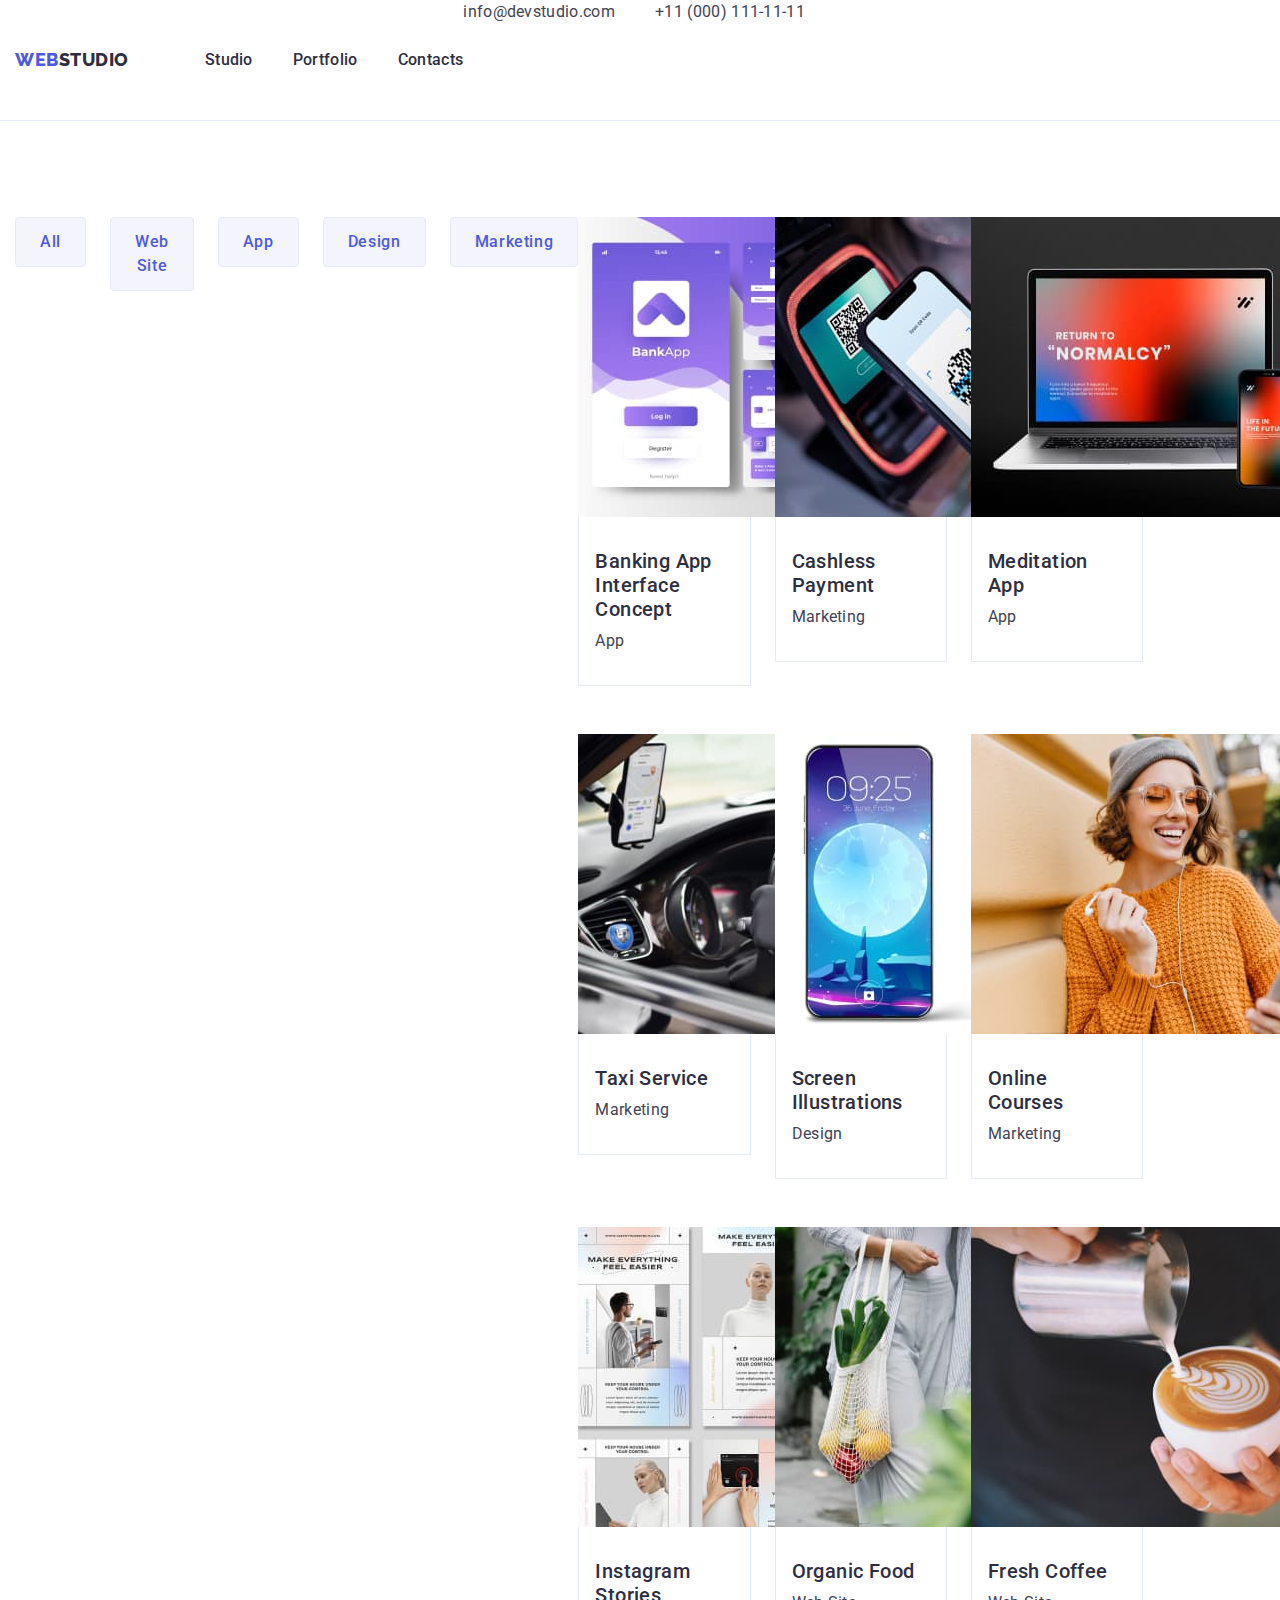
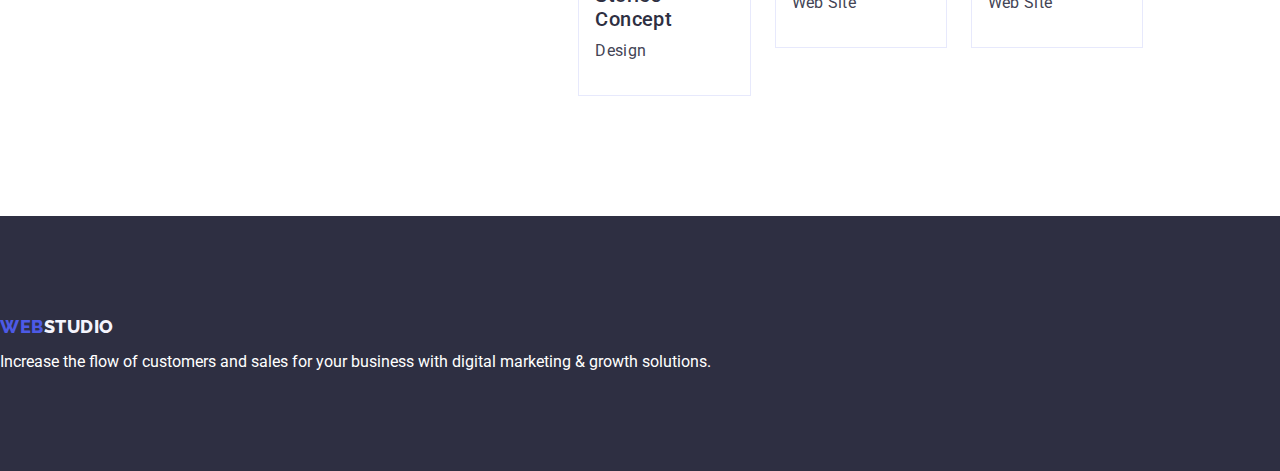
==== commit 6841b115: "goit-markup-hw-03" ====
--- a/portfolio.html
+++ b/portfolio.html
@@ -21,7 +21,7 @@
 </head>
 <body class="body-page-two">
 <header class="header-portfolio">
-    <div class="header-container-porfolio">
+    <div class="header-container-porfolio container">
    <nav class="header-portfolio-navigation"><a class="header-portfolio-logo link" href="./index.html">Web<span class="header-portfolio-second link">Studio</span></a>
     <ul class="header-portfolio-list list">
     <li class="header-portfolio-item link"><a class="header-portfolio-link link" href="./index.html">Studio</a></li>
@@ -42,7 +42,7 @@
 <main>
 <section class="portfolio-section">
 <div class="portfolio-container-menu container">
-    <h1 class="visually-hidden-portfolio">portfolio menu</h1>
+    <h1 class="visually-hidden">portfolio menu</h1>
     <ul class="portfolio-menu-list list">
         <li> <button type="button" class="portfolio-menu-btn-special">All</button></li>
         <li> <button type="button" class="portfolio-menu-btn-special">Web Site</button></li>
@@ -51,15 +51,15 @@
         <li> <button type="button" class="portfolio-menu-btn-special">Marketing</button></li>
     </ul>
     <ul class="functional-portfolio-list list">
-        <li><a class="interface link"><img src="./images/img-10-2.jpg" alt="Banking App Interface Concept" width="360" height="300"/><div class="container-portfolio-interface"><h2 class="functional-portfolio-item link">Banking App Interface Concept</h2><p class="functional-portfolio-info">App</p></div></a></li>
-        <li><a class="interface link"><img src="./images/img-11-2.jpg" alt="Cashless Payment" width="360" height="300"/><div class="container-portfolio-interface"><h2 class="functional-portfolio-item link">Cashless Payment</h2><p class="functional-portfolio-info">Marketing</p></div></a></li>
-        <li><a class="interface link"><img src="./images/img-12-2.jpg" alt="Meditation App" width="360" height="300"/><div class="container-portfolio-interface"><h2 class="functional-portfolio-item link">Meditation App</h2><p class="functional-portfolio-info">App</p></div></a></li>
-        <li><a class="interface link"><img src="./images/img-13-2.jpg" alt="Taxi Service" width="360" height="300"/><div class="container-portfolio-interface"><h2 class="functional-portfolio-item link">Taxi Service</h2><p class="functional-portfolio-info">Marketing</p></div></a></li>
-        <li><a class="interface link"><img src="./images/img-14-2.jpg" alt="Screen Illustrations" width="360" height="300"/><div class="container-portfolio-interface"><h2 class="functional-portfolio-item link">Screen Illustrations</h2><p class="functional-portfolio-info">Design</p></div></a></li>
-        <li><a class="interface link"><img src="./images/img-15-2.jpg" alt="Online Courses" width="360" height="300"/><div class="container-portfolio-interface"><h2 class="functional-portfolio-item link">Online Courses</h2><p class="functional-portfolio-info">Marketing</p></div></a></li>
-        <li><a class="interface link"><img src="./images/img-16-2.jpg" alt="Instagram Stories Concept" width="360" height="300"/><div class="container-portfolio-interface"><h2 class="functional-portfolio-item link">Instagram Stories Concept</h2><p class="functional-portfolio-info">Design</p></div></a></li>
-        <li><a class="interface link"><img src="./images/img-17-2.jpg" alt="Organic Food" width="360" height="300"/><div class="container-portfolio-interface"><h2 class="functional-portfolio-item link">Organic Food</h2><p class="functional-portfolio-info">Web Site</p></div></a></li>
-        <li><a class="interface link"><img src="./images/img-18-2.jpg" alt="Fresh Coffee" width="360" height="300"/><div class="container-portfolio-interface"><h2 class="functional-portfolio-item link">Fresh Coffee</h2><p class="functional-portfolio-info">Web Site</p></div></a></li>
+        <li class="interface"><a class="interface-external link"><img src="./images/img-10-2.jpg" alt="Banking App Interface Concept" width="360" height="300"/><div class="container-portfolio-interface"><h2 class="functional-portfolio-item link">Banking App Interface Concept</h2><p class="functional-portfolio-info">App</p></div></a></li>
+        <li class="interface"><a class="interface-external link"><img src="./images/img-11-2.jpg" alt="Cashless Payment" width="360" height="300"/><div class="container-portfolio-interface"><h2 class="functional-portfolio-item link">Cashless Payment</h2><p class="functional-portfolio-info">Marketing</p></div></a></li>
+        <li class="interface"><a class="interface-external link"><img src="./images/img-12-2.jpg" alt="Meditation App" width="360" height="300"/><div class="container-portfolio-interface"><h2 class="functional-portfolio-item link">Meditation App</h2><p class="functional-portfolio-info">App</p></div></a></li>
+        <li class="interface"><a class="interface-external link"><img src="./images/img-13-2.jpg" alt="Taxi Service" width="360" height="300"/><div class="container-portfolio-interface"><h2 class="functional-portfolio-item link">Taxi Service</h2><p class="functional-portfolio-info">Marketing</p></div></a></li>
+        <li class="interface"><a class="interface-external link"><img src="./images/img-14-2.jpg" alt="Screen Illustrations" width="360" height="300"/><div class="container-portfolio-interface"><h2 class="functional-portfolio-item link">Screen Illustrations</h2><p class="functional-portfolio-info">Design</p></div></a></li>
+        <li class="interface"><a class="interface-external link"><img src="./images/img-15-2.jpg" alt="Online Courses" width="360" height="300"/><div class="container-portfolio-interface"><h2 class="functional-portfolio-item link">Online Courses</h2><p class="functional-portfolio-info">Marketing</p></div></a></li>
+        <li class="interface"><a class="interface-external link"><img src="./images/img-16-2.jpg" alt="Instagram Stories Concept" width="360" height="300"/><div class="container-portfolio-interface"><h2 class="functional-portfolio-item link">Instagram Stories Concept</h2><p class="functional-portfolio-info">Design</p></div></a></li>
+        <li class="interface"><a class="interface-external link"><img src="./images/img-17-2.jpg" alt="Organic Food" width="360" height="300"/><div class="container-portfolio-interface"><h2 class="functional-portfolio-item link">Organic Food</h2><p class="functional-portfolio-info">Web Site</p></div></a></li>
+        <li class="interface"><a class="interface-external link"><img src="./images/img-18-2.jpg" alt="Fresh Coffee" width="360" height="300"/><div class="container-portfolio-interface"><h2 class="functional-portfolio-item link">Fresh Coffee</h2><p class="functional-portfolio-info">Web Site</p></div></a></li>
     </ul>
 </div>
 </section>
--- a/css/styles.css
+++ b/css/styles.css
@@ -69,6 +69,8 @@
 .container {
     display: flex;
     width: 1158px;
+    margin: 0;
+    padding: 0 15px 0 15px;
     }
 
     .header-navigation {
@@ -103,7 +105,8 @@
         gap: 40px;
     }
     .header-menu-list-item {
-       padding: 24px 0 24px; 
+        padding-top: 24px;
+        padding-bottom: 24px;
     }
     .header-menu-link {
         color: var(--navyblue);
@@ -304,7 +307,7 @@
     
     }
     
-    .footer-logo-link{
+    .footer-logo-link {
         color: var(--logo-color);
         font-family: Raleway, sans-serif;
         font-size: 18px;
@@ -313,8 +316,8 @@
         line-height: 1.17;
         letter-spacing: 0.03em;
         text-transform: uppercase;
+        margin-bottom: 16px;
         display: inline-block;
-        margin-bottom: 16px;
     }
     .footer-logo-second {
     color: var(--team-color);
@@ -352,9 +355,12 @@
             border-bottom: 1px solid #e7e9fc;
         }
 
-        .header-container-portfolio {
+        .header-container-portfolio .container {
             display: flex; 
             width: 1158px; 
+            margin: 0;
+            padding-left: 15px; 
+            padding-right: 15px;
         }
     
         .header-portfolio-logo {
@@ -384,6 +390,8 @@
         .header-portfolio-list {
             display: flex;
             gap: 40px; 
+            padding-top: 24px;
+            padding-bottom: 24px;
         }
         .header-portfolio-item {
             padding: 24px 0; 
@@ -433,17 +441,7 @@
         padding-top: 96px; 
         padding-bottom: 120px;
     }
-    .visually-hidden-portfolio {
-    position: absolute;
-    width: 1px;
-    height: 1px;
-    margin: -1px;
-    padding: 0;
-    border: 0;
-    clip: rect(0, 0, 0, 0);
-    overflow: hidden;
-    white-space: nowrap;
-    }
+
     .portfolio-menu-list {
         display: flex;
         justify-content: center;
@@ -477,7 +475,7 @@
             row-gap: 48px; 
         }
         .interface {
-            width: calc((100% - 48px) / 3); 
+            width: calc((100% - 48px) / 3);
         }
         .container-portfolio-interface {
             padding: 32px 16px;
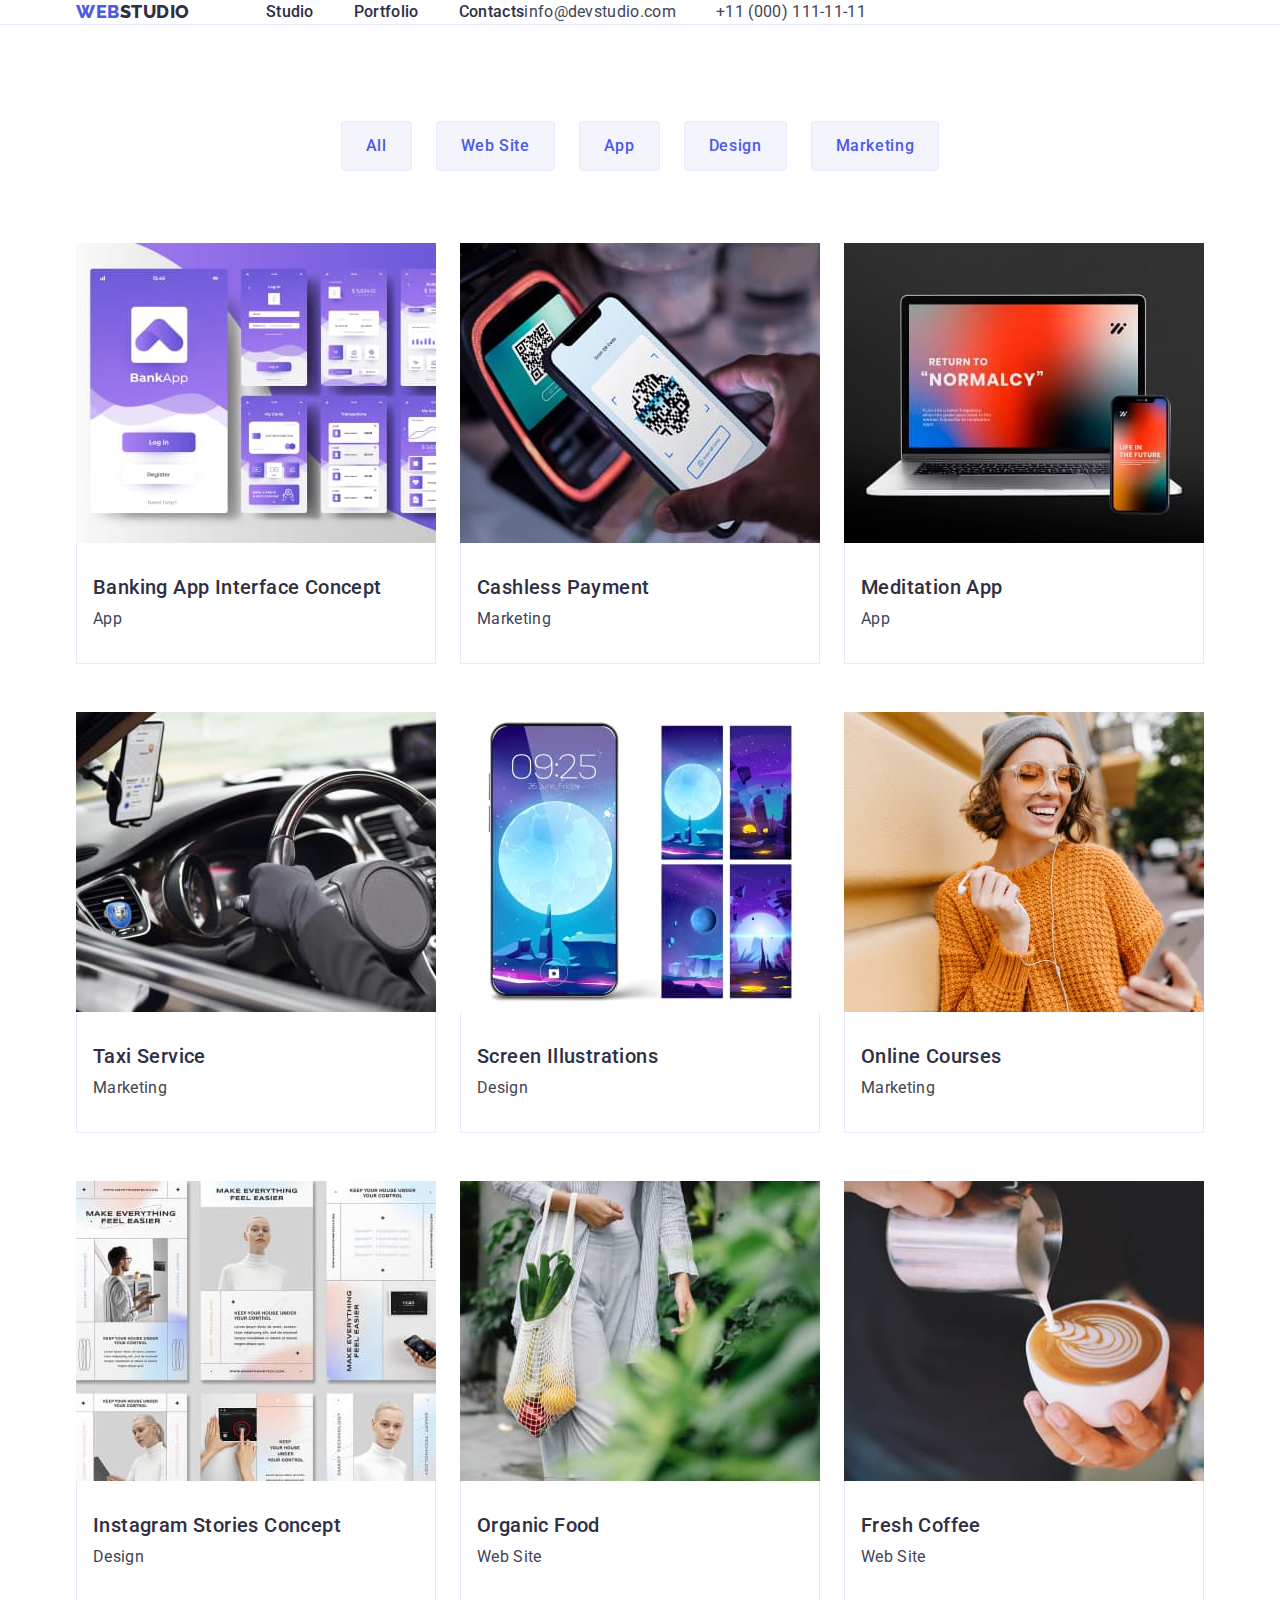
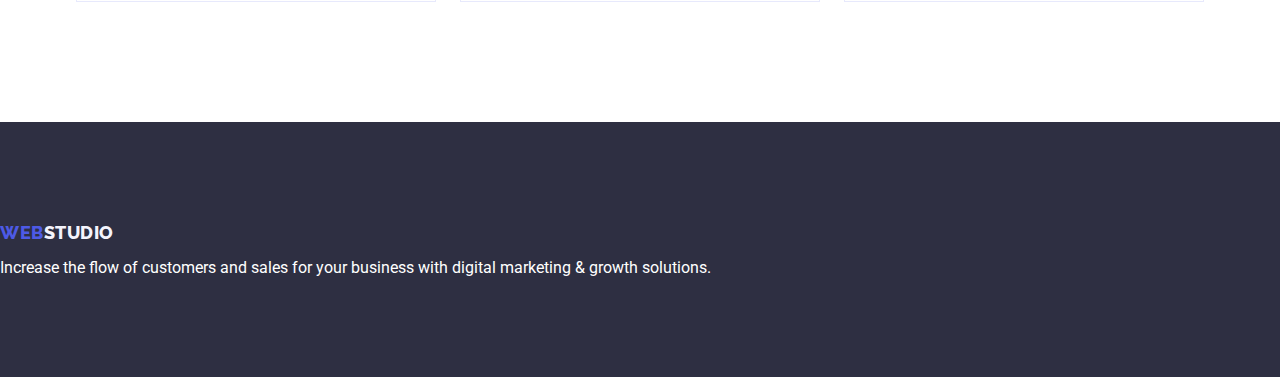
==== commit fa91ab42: "goit-markup-hw-03" ====
--- a/portfolio.html
+++ b/portfolio.html
@@ -21,7 +21,7 @@
 </head>
 <body class="body-page-two">
 <header class="header-portfolio">
-    <div class="header-container-porfolio container">
+    <div class="header-container-portfolio container">
    <nav class="header-portfolio-navigation"><a class="header-portfolio-logo link" href="./index.html">Web<span class="header-portfolio-second link">Studio</span></a>
     <ul class="header-portfolio-list list">
     <li class="header-portfolio-item link"><a class="header-portfolio-link link" href="./index.html">Studio</a></li>
--- a/css/styles.css
+++ b/css/styles.css
@@ -31,14 +31,7 @@
     margin-bottom: 0;
 }
 
-.header-container .container {
-    width: 100%;
-    max-width: 1470px;
-    padding-left: 15px;
-    padding-right: 15px;
-    margin: 0 auto;
-
-}
+
 
 img {
     display: block;
@@ -67,15 +60,17 @@
 }
 
 .container {
-    display: flex;
     width: 1158px;
-    margin: 0;
+    margin: 0 auto; 
     padding: 0 15px 0 15px;
     }
 
+    .header-container.container {
+        display: flex;
+        align-items: center;
+    }
     .header-navigation {
         display: flex;
-        align-items: center;
     }
 
     .header-logo-link {
@@ -104,10 +99,7 @@
         display: flex;
         gap: 40px;
     }
-    .header-menu-list-item {
-        padding-top: 24px;
-        padding-bottom: 24px;
-    }
+    
     .header-menu-link {
         color: var(--navyblue);
         text-decoration: none;
@@ -115,7 +107,9 @@
         font-weight: 500;
         line-height: 1.5;
         letter-spacing: 0.02em;
-    }
+        padding: 24px 0 24px; 
+    }
+    
     .header-menu-link:hover,
     .header-menu-link:focus {
     color: var(--hover-focus-color);
@@ -123,12 +117,15 @@
     .link {
         text-decoration:none;
     }
-    .address-menu{
+    .address-menu {
         font-style: var(--style);
+        align-items: center;
+        margin-left:0 auto; 
     }
     .address-menu-list {
         display: flex;
         gap: 40px;
+
     }
     .address-menu-contacts-item {
         font-style: var(--style);
@@ -146,14 +143,8 @@
     }
     .hero-main {
         padding: 188px 0;
-    }
-    .hero-main .container {
-    background-color: var(--navyblue);
-    border-radius: mixed;
-    padding-top: 472px;
-        padding-bottom: 472px;
-        padding-left: 188px;
-        padding-right: 188px;
+        background-color: var(--navyblue);
+        border-radius: mixed;
     }
 
     .hero-main-logo {
@@ -299,7 +290,9 @@
     letter-spacing: 0.02em;
     text-align: center;
     }
-    
+    .footer {
+        display: flex;
+    }
     .footer-accent {
         background-color: var(--navyblue);
         color: var(--team-color);
@@ -307,7 +300,7 @@
     
     }
     
-    .footer-logo-link {
+    .footer-logo-item {
         color: var(--logo-color);
         font-family: Raleway, sans-serif;
         font-size: 18px;
@@ -355,12 +348,9 @@
             border-bottom: 1px solid #e7e9fc;
         }
 
-        .header-container-portfolio .container {
+        .header-container-portfolio {
             display: flex; 
-            width: 1158px; 
-            margin: 0;
-            padding-left: 15px; 
-            padding-right: 15px;
+    
         }
     
         .header-portfolio-logo {
@@ -390,12 +380,8 @@
         .header-portfolio-list {
             display: flex;
             gap: 40px; 
-            padding-top: 24px;
-            padding-bottom: 24px;
-        }
-        .header-portfolio-item {
-            padding: 24px 0; 
-        }
+        }
+    
         .header-portfolio-link {
             color: var(--navyblue);
             font-size: 16px;
@@ -403,6 +389,7 @@
             line-height: 1.5;
             letter-spacing: 0.02em;
             font-style: normal;
+            padding: 24px 0 24 px;
         }
         .header-portfolio-link:hover,
         .header-portfolio-link:focus {
@@ -415,11 +402,14 @@
 
         .address-portfolio {
             font-style: var(--style);
+            align-items: center;
+            justify-content: flex-start;
         } 
 
         .address-portfolio-list {
             display: flex; 
             gap: 40px;
+            margin-left: 0 auto;
         }
 
         .address-portfolio-contacts,
@@ -475,7 +465,7 @@
             row-gap: 48px; 
         }
         .interface {
-            width: calc((100% - 48px) / 3);
+            width: calc((100% - 2 * 24px) / 3);
         }
         .container-portfolio-interface {
             padding: 32px 16px;
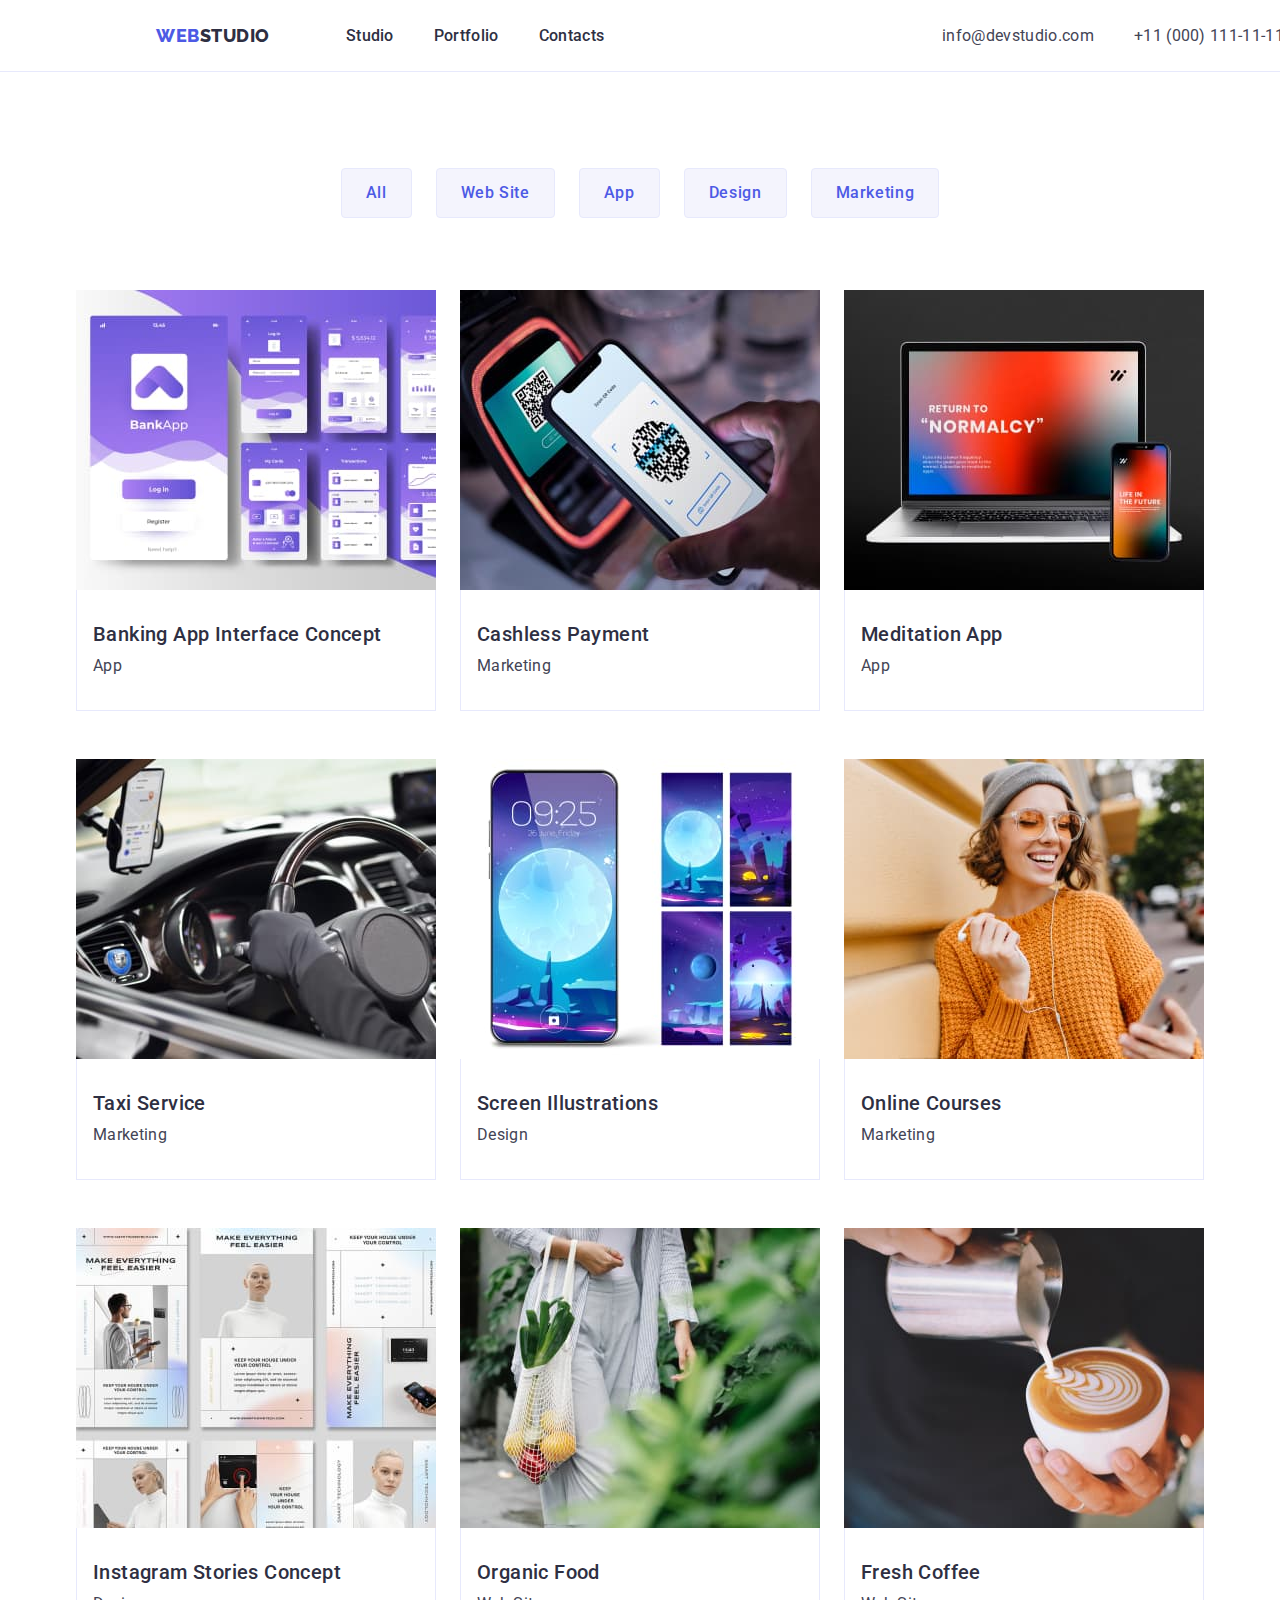
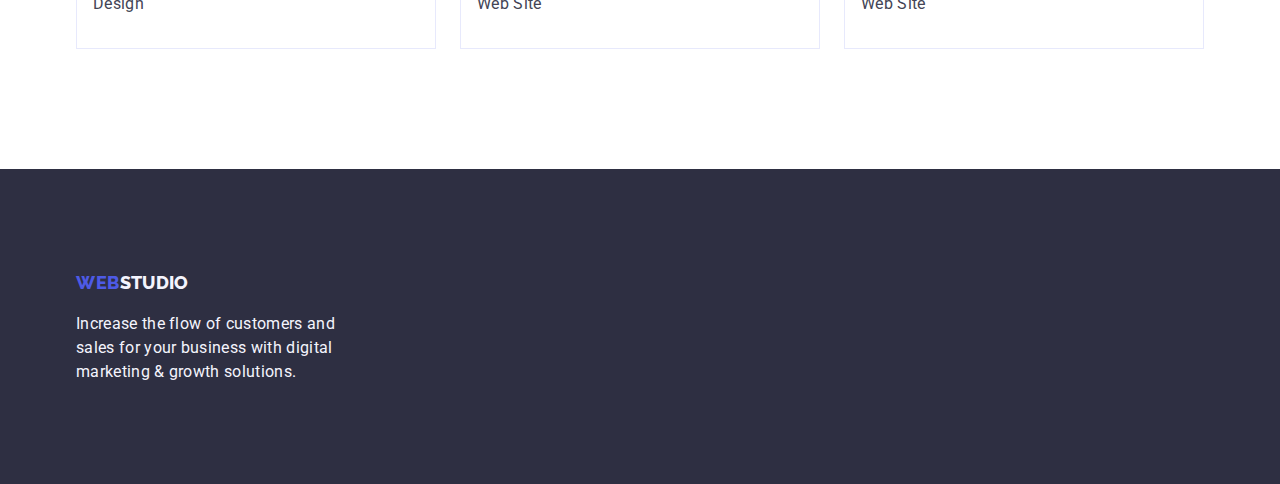
==== commit df709680: "goit-markup-hw-03" ====
--- a/portfolio.html
+++ b/portfolio.html
@@ -21,7 +21,7 @@
 </head>
 <body class="body-page-two">
 <header class="header-portfolio">
-    <div class="header-container-portfolio container">
+    <div class="header-subcontainer-portfolio container">
    <nav class="header-portfolio-navigation"><a class="header-portfolio-logo link" href="./index.html">Web<span class="header-portfolio-second link">Studio</span></a>
     <ul class="header-portfolio-list list">
     <li class="header-portfolio-item link"><a class="header-portfolio-link link" href="./index.html">Studio</a></li>
@@ -65,9 +65,9 @@
 </section>
 </main>
 <footer class="footer-portfolio">
-    <div class="footer-container-portfolio">
+    <div class="footer-container-portfolio container">
     <a class="footer-portfolio-logo link" href="./index.html">Web<span class="footer-portfolio-logo-second">Studio</span></a>
-<p>Increase the flow of customers and sales for your business with digital marketing & growth solutions.</p>
+<p class="footer-portfolio-paragraph">Increase the flow of customers and sales for your business with digital marketing & growth solutions.</p>
 </div>
 </footer>
 </body>
--- a/css/styles.css
+++ b/css/styles.css
@@ -65,12 +65,13 @@
     padding: 0 15px 0 15px;
     }
 
-    .header-container.container {
+    .header-container {
         display: flex;
         align-items: center;
     }
     .header-navigation {
         display: flex;
+        align-items: center;
     }
 
     .header-logo-link {
@@ -108,6 +109,7 @@
         line-height: 1.5;
         letter-spacing: 0.02em;
         padding: 24px 0 24px; 
+        display: block;
     }
     
     .header-menu-link:hover,
@@ -120,7 +122,7 @@
     .address-menu {
         font-style: var(--style);
         align-items: center;
-        margin-left:0 auto; 
+        margin-left: auto; 
     }
     .address-menu-list {
         display: flex;
@@ -155,6 +157,8 @@
         line-height: 1.07;
         letter-spacing: 0.02em;
         max-width: 496px;
+        margin: 0 auto;
+        margin-bottom: 48px; 
     }
     
     .hero-main-btn {
@@ -174,6 +178,7 @@
     height: 56px;
     border: none;
     border-radius: 4px;
+    margin: 0 auto; 
     }
 
     .hero-main-btn:hover,
@@ -326,6 +331,7 @@
     color: var(--team-color);
     line-height: 1.5;
     letter-spacing: 0.02em;
+    max-width: 264px;
     }
 
 /* Portfolio page */ 
@@ -345,12 +351,20 @@
         }
         .header-portfolio {
             font-style: var(--style);
+            background-color: var(--white);
+            display: flex;
+            justify-content: center;
+            align-items: center;
             border-bottom: 1px solid #e7e9fc;
-        }
-
-        .header-container-portfolio {
-            display: flex; 
-    
+            width: 1440px;
+            height: 72px;
+            padding: 24px 0;
+        }
+    
+
+        .header-subcontainer-portfolio {
+            display: flex;
+            align-items: center;
         }
     
         .header-portfolio-logo {
@@ -389,7 +403,7 @@
             line-height: 1.5;
             letter-spacing: 0.02em;
             font-style: normal;
-            padding: 24px 0 24 px;
+            padding: 24px 0 24px; 
         }
         .header-portfolio-link:hover,
         .header-portfolio-link:focus {
@@ -404,12 +418,12 @@
             font-style: var(--style);
             align-items: center;
             justify-content: flex-start;
+            margin-left: auto;
         } 
 
         .address-portfolio-list {
             display: flex; 
             gap: 40px;
-            margin-left: 0 auto;
         }
 
         .address-portfolio-contacts,
@@ -492,24 +506,32 @@
             padding: 100px 0;
         }
         
+
         .footer-portfolio-logo {
             color: var(--logo-color);
             font-family: Raleway, sans-serif;
             font-size: 18px;
+            font-style: var(--style);
             font-weight: 800;
             line-height: 1.17;
             letter-spacing: 0.03em;
             text-transform: uppercase;
+            margin-bottom: 16px;
             display: inline-block;
-            margin-bottom: 16px;
         }
         .footer-portfolio-logo-second {
         color: var(--team-color);
-        font-family: Raleway,sans-serif; 
+        font-family: Raleway, sans-serif; 
         font-size: 18px;
         font-weight: 800;
-        line-height: 1.17;
-        letter-spacing: 0.03em;
+        line-height: 1.5;
+        letter-spacing: 0.02em;
         text-transform: uppercase;
         }
+    .footer-portfolio-paragraph {
+    color: var(--team-color);
+    line-height: 1.5;
+    letter-spacing: 0.02em;
+    max-width: 264px;
+}
     